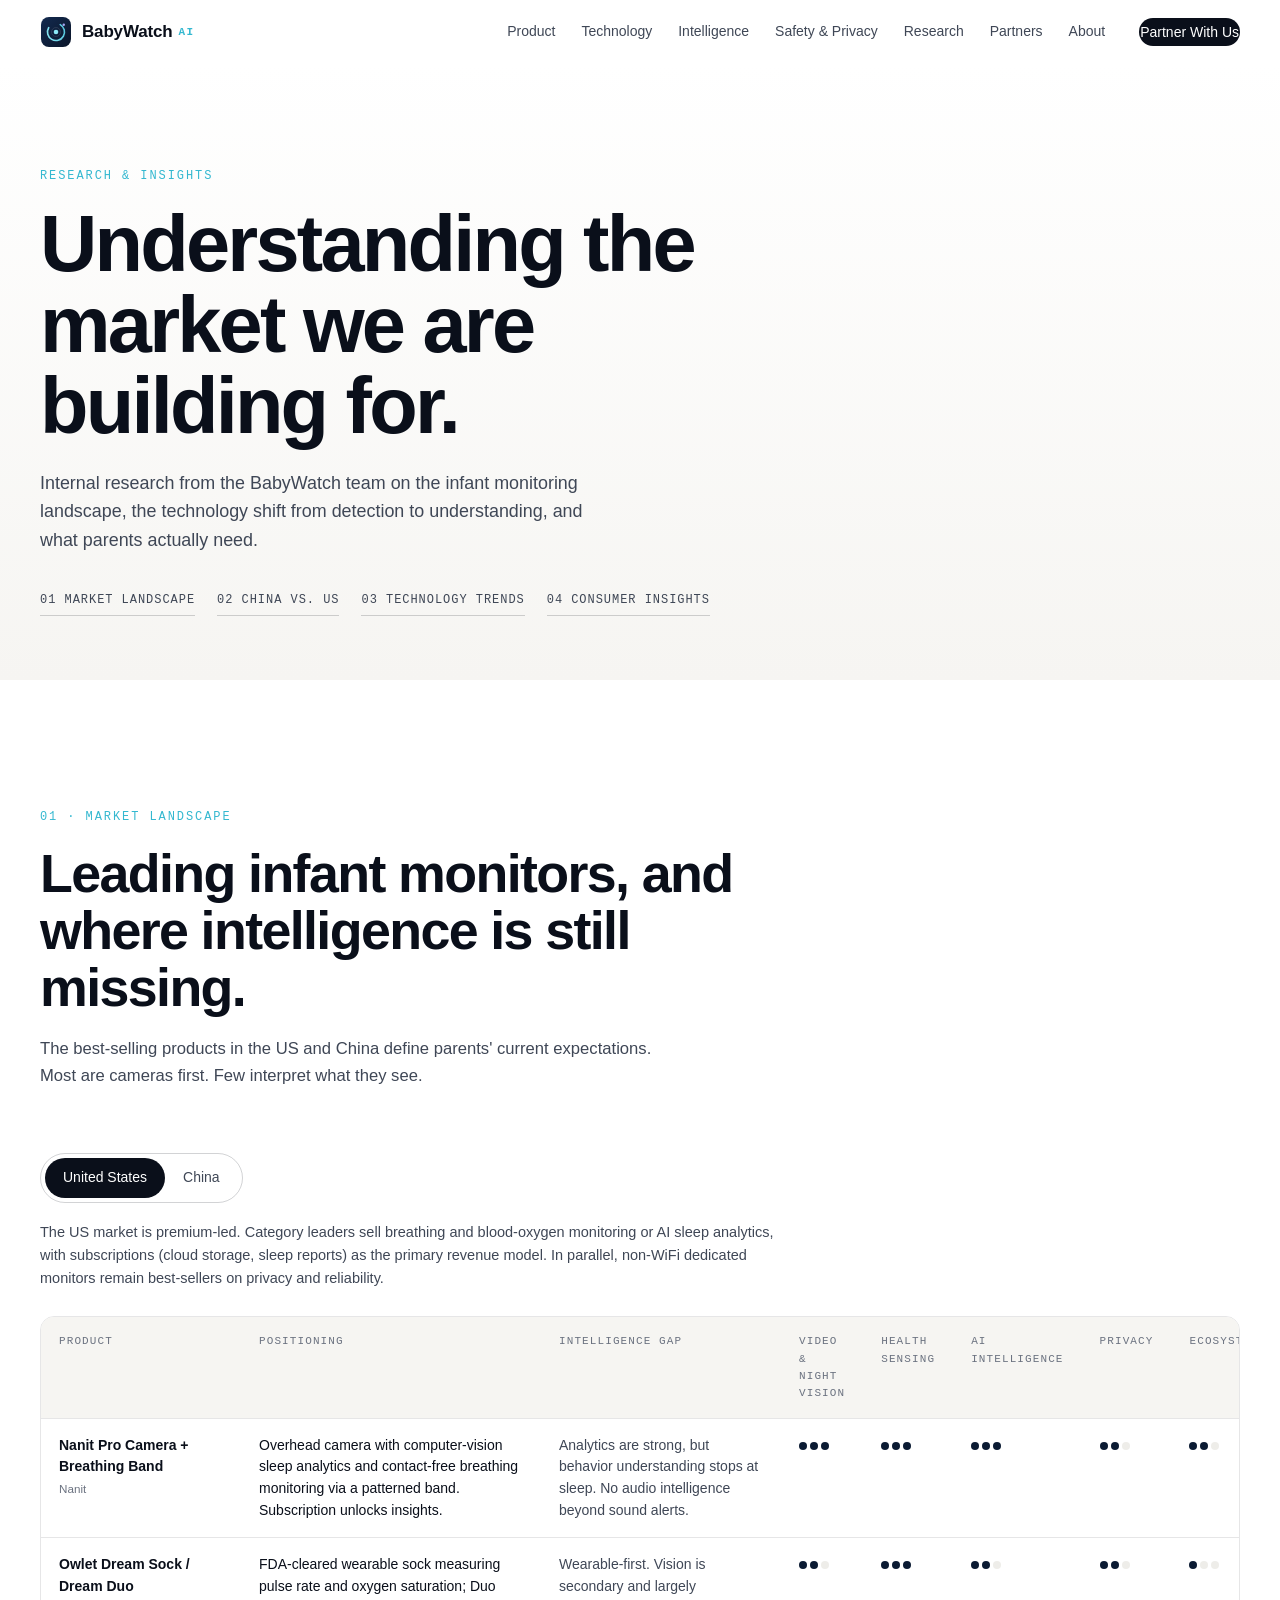
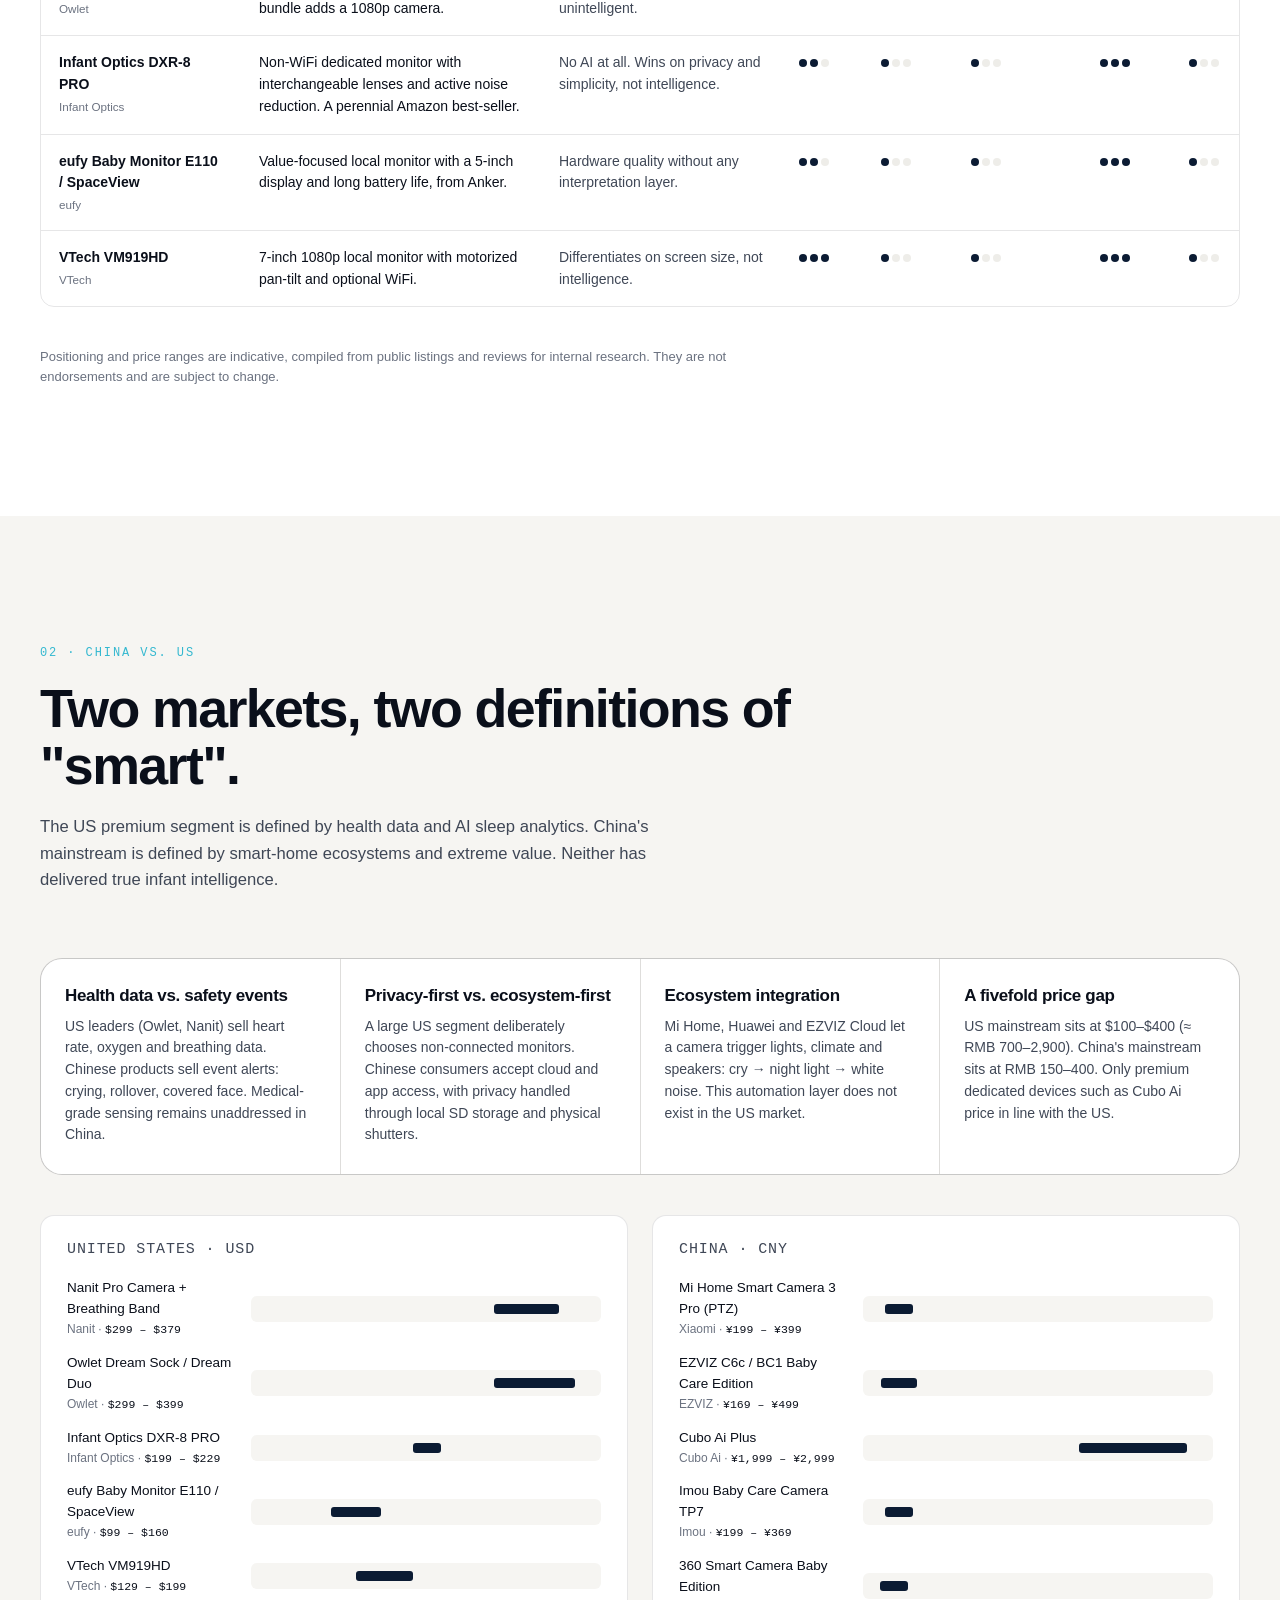
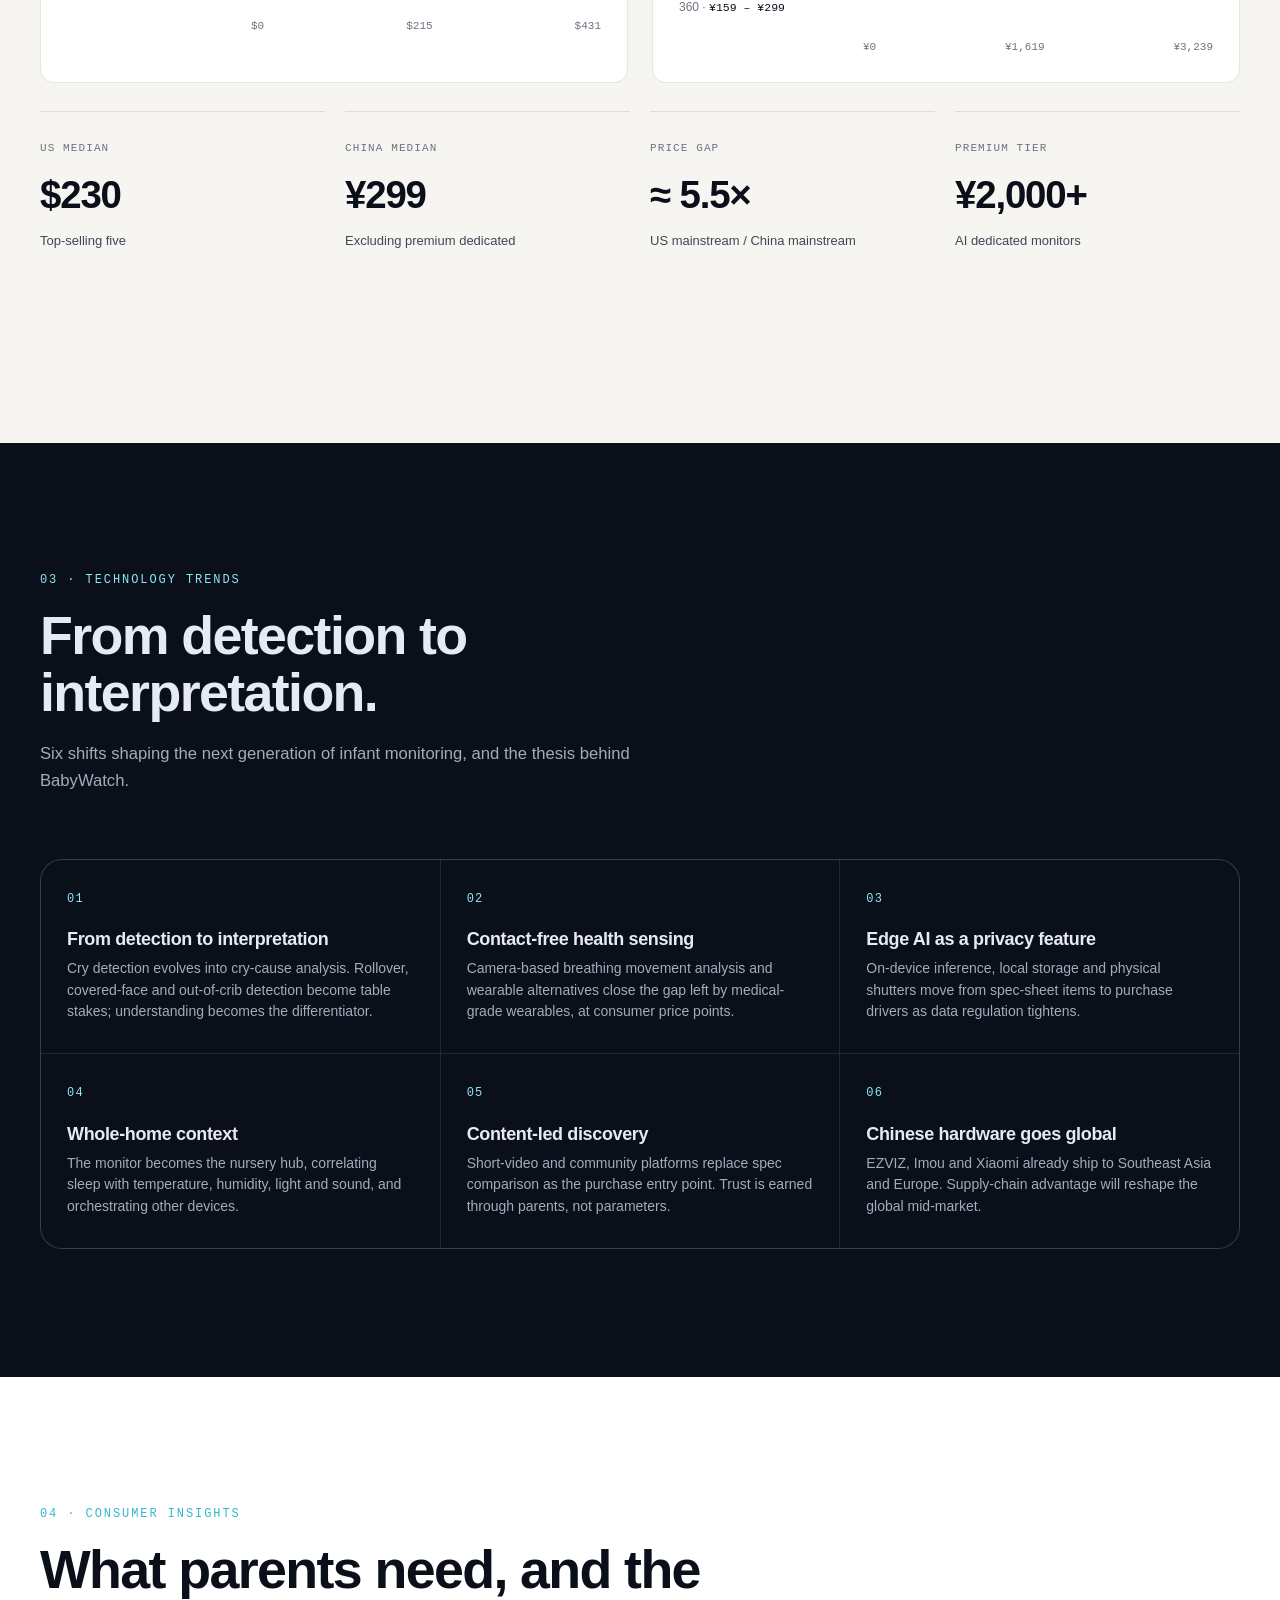
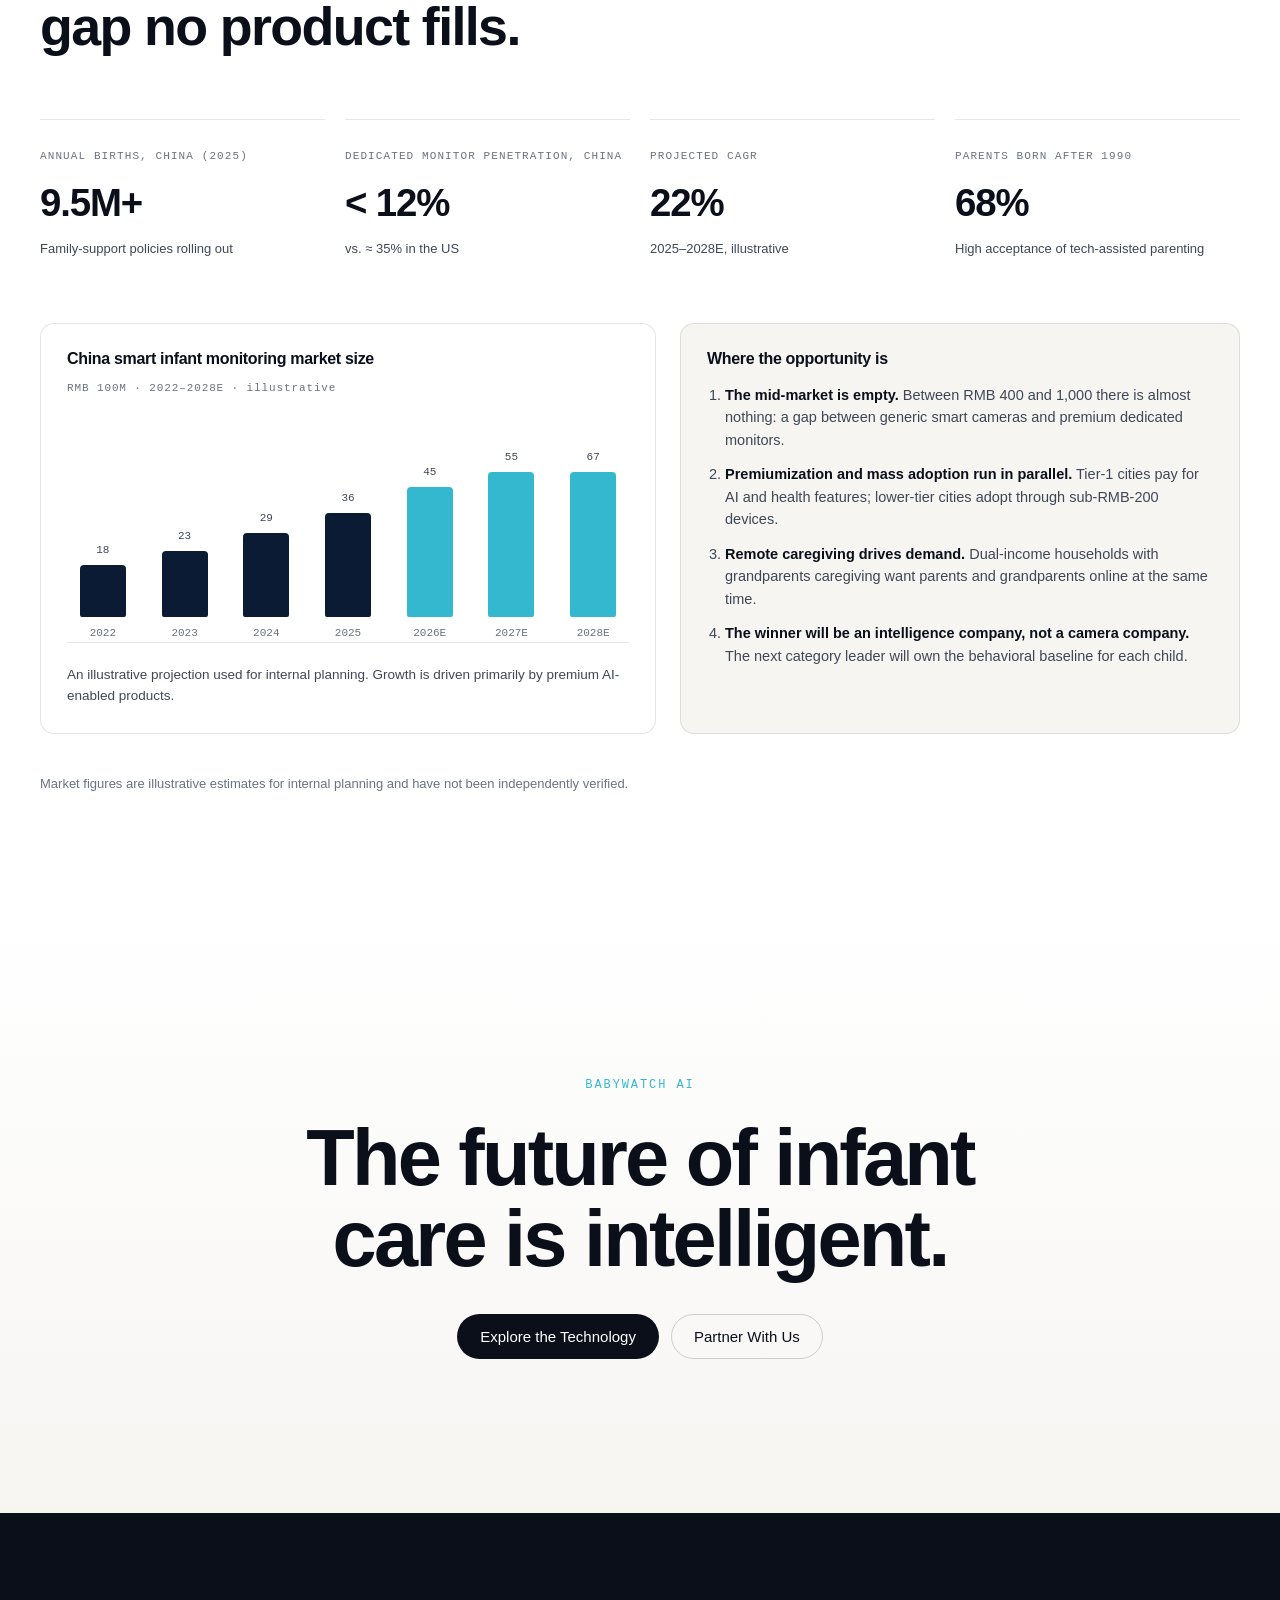
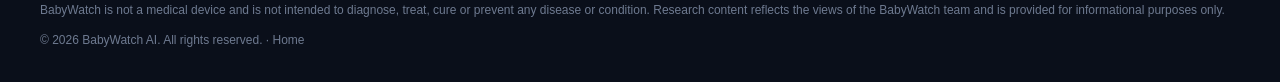
==== research.html @ 5bdd0d06 "Redesign as BabyWatch AI: infant intelligence platform site Reposition from baby monitor buying guid" ====
<!DOCTYPE html>
<html lang="en">
<head>
  <meta charset="UTF-8">
  <meta name="viewport" content="width=device-width, initial-scale=1.0">
  <title>Research &amp; Insights — BabyWatch AI</title>
  <meta name="description" content="BabyWatch internal research: infant monitor market landscape, China vs. US smart baby monitor markets, AI monitoring technology trends and consumer insights.">
  <link rel="icon" href="assets/logo.svg" type="image/svg+xml">
  <link rel="stylesheet" href="css/style.css">
  <link rel="stylesheet" href="css/research.css">
</head>
<body>
  <a class="skip-link" href="#main">Skip to content</a>

  <header class="nav" id="nav">
    <div class="container nav__inner">
      <a href="index.html" class="brand" aria-label="BabyWatch AI home">
        <img class="brand__mark" src="assets/logo.svg" width="32" height="32" alt="">
        <span class="brand__name">BabyWatch<span class="brand__ai">AI</span></span>
      </a>
      <nav class="nav__links" id="navLinks" aria-label="Primary">
        <a href="index.html#product">Product</a>
        <a href="index.html#technology">Technology</a>
        <a href="index.html#intelligence">Intelligence</a>
        <a href="index.html#privacy">Safety &amp; Privacy</a>
        <a href="research.html" aria-current="page">Research</a>
        <a href="index.html#partners">Partners</a>
        <a href="index.html#about">About</a>
        <a href="index.html#partners" class="btn btn--sm btn--primary nav__cta">Partner With Us</a>
      </nav>
      <button class="nav__toggle" id="navToggle" aria-label="Open menu" aria-expanded="false" aria-controls="navLinks"><span></span><span></span></button>
    </div>
  </header>

  <main id="main">
    <section class="rhero">
      <div class="container">
        <p class="kicker">Research &amp; Insights</p>
        <h1 class="display">Understanding the market we are building for.</h1>
        <p class="lede">Internal research from the BabyWatch team on the infant monitoring landscape, the technology shift from detection to understanding, and what parents actually need.</p>
        <nav class="rtoc" aria-label="On this page">
          <a href="#landscape">01 Market landscape</a>
          <a href="#china-us">02 China vs. US</a>
          <a href="#trends">03 Technology trends</a>
          <a href="#consumers">04 Consumer insights</a>
        </nav>
      </div>
    </section>

    <!-- 01 Landscape -->
    <section class="section" id="landscape" aria-labelledby="landscape-title">
      <div class="container">
        <div class="section__head">
          <p class="kicker">01 · Market landscape</p>
          <h2 id="landscape-title" class="h-xl">Leading infant monitors, and where intelligence is still missing.</h2>
          <p class="section__lede">The best-selling products in the US and China define parents' current expectations. Most are cameras first. Few interpret what they see.</p>
        </div>
        <div class="market-tabs" role="tablist">
          <button class="mtab is-active" role="tab" data-market="us" aria-selected="true">United States</button>
          <button class="mtab" role="tab" data-market="cn" aria-selected="false">China</button>
        </div>
        <p class="market-note" id="marketNote"></p>
        <div class="table-wrap">
          <table class="rtable" id="landscapeTable"></table>
        </div>
        <p class="footnote">Positioning and price ranges are indicative, compiled from public listings and reviews for internal research. They are not endorsements and are subject to change.</p>
      </div>
    </section>

    <!-- 02 China vs US -->
    <section class="section section--alt" id="china-us" aria-labelledby="cu-title">
      <div class="container">
        <div class="section__head">
          <p class="kicker">02 · China vs. US</p>
          <h2 id="cu-title" class="h-xl">Two markets, two definitions of "smart".</h2>
          <p class="section__lede">The US premium segment is defined by health data and AI sleep analytics. China's mainstream is defined by smart-home ecosystems and extreme value. Neither has delivered true infant intelligence.</p>
        </div>
        <div class="diffs" id="diffGrid"></div>
        <div class="price-panel">
          <div class="price-col">
            <h3>United States · USD</h3>
            <div class="price-list" id="priceUS"></div>
          </div>
          <div class="price-col">
            <h3>China · CNY</h3>
            <div class="price-list" id="priceCN"></div>
          </div>
        </div>
        <div class="kpis" id="priceSummary"></div>
      </div>
    </section>

    <!-- 03 Trends -->
    <section class="section section--dark" id="trends" aria-labelledby="trends-title">
      <div class="container">
        <div class="section__head">
          <p class="kicker kicker--light">03 · Technology trends</p>
          <h2 id="trends-title" class="h-xl">From detection to interpretation.</h2>
          <p class="section__lede">Six shifts shaping the next generation of infant monitoring, and the thesis behind BabyWatch.</p>
        </div>
        <ol class="trends" id="trendList"></ol>
      </div>
    </section>

    <!-- 04 Consumers -->
    <section class="section" id="consumers" aria-labelledby="consumers-title">
      <div class="container">
        <div class="section__head">
          <p class="kicker">04 · Consumer insights</p>
          <h2 id="consumers-title" class="h-xl">What parents need, and the gap no product fills.</h2>
        </div>
        <div class="kpis" id="statTiles"></div>
        <div class="chart-row">
          <div class="chart-card">
            <div class="chart-card__head">
              <h3>China smart infant monitoring market size</h3>
              <span class="mono">RMB 100M · 2022–2028E · illustrative</span>
            </div>
            <div class="chart" id="marketChart" role="img" aria-label="Bar chart of illustrative China smart infant monitoring market size growing from 2022 to 2028"></div>
            <p class="chart-note">An illustrative projection used for internal planning. Growth is driven primarily by premium AI-enabled products.</p>
          </div>
          <div class="outlook" id="outlook"></div>
        </div>
        <p class="footnote">Market figures are illustrative estimates for internal planning and have not been independently verified.</p>
      </div>
    </section>

    <section class="final">
      <div class="container">
        <p class="kicker">BabyWatch AI</p>
        <h2 class="display">The future of infant care is intelligent.</h2>
        <div class="cta-row cta-row--center">
          <a href="index.html#technology" class="btn btn--primary">Explore the Technology</a>
          <a href="index.html#partners" class="btn btn--ghost">Partner With Us</a>
        </div>
      </div>
    </section>
  </main>

  <footer class="footer">
    <div class="container footer__legal">
      <p>BabyWatch is not a medical device and is not intended to diagnose, treat, cure or prevent any disease or condition. Research content reflects the views of the BabyWatch team and is provided for informational purposes only.</p>
      <p>© 2026 BabyWatch AI. All rights reserved. · <a href="index.html">Home</a></p>
    </div>
  </footer>

  <script src="js/research-data.js"></script>
  <script src="js/research.js"></script>
  <script src="js/main.js"></script>
</body>
</html>
---- css/style.css ----
/* =====================================================================
   BabyWatch AI · Design System
   Direction: Apple 40% · Nanit 25% · WHOOP/Oura 20% · AI startup 15%
   Palette: white / warm light gray / deep navy / near-black · accent cyan
   ===================================================================== */

:root {
  --white: #FFFFFF;
  --off: #F6F5F2;
  --off-2: #EEEDE9;
  --navy: #0B1B33;
  --navy-2: #122744;
  --black: #0A0F1A;
  --black-2: #10151F;
  --ink: #0A0F1A;
  --ink-2: #3F4756;
  --ink-3: #6B7280;
  --line: rgba(10, 15, 26, 0.10);
  --line-strong: rgba(10, 15, 26, 0.18);

  --cyan: #5FD3E8;
  --cyan-2: #34B8D0;
  --cyan-soft: #8CE8F5;
  --lavender: #A9A6F2;

  --d-text: #E6EAF2;
  --d-text-2: #A3ACBD;
  --d-muted: #6E7A90;
  --d-line: rgba(255, 255, 255, 0.10);
  --d-line-strong: rgba(255, 255, 255, 0.18);
  --d-panel: rgba(255, 255, 255, 0.04);

  --font: "Inter", "SF Pro Display", -apple-system, BlinkMacSystemFont, "Segoe UI Variable Display", "Segoe UI", "Helvetica Neue", Helvetica, Arial, "Noto Sans SC", "PingFang SC", "Microsoft YaHei", sans-serif;
  --mono: "SF Mono", ui-monospace, "Cascadia Mono", Menlo, Consolas, monospace;

  --radius: 14px;
  --radius-lg: 22px;
  --ease: cubic-bezier(.2, .7, .2, 1);
  --container: 1200px;
}

/* ---------- Reset ---------- */
*, *::before, *::after { box-sizing: border-box; }
html { scroll-behavior: smooth; -webkit-text-size-adjust: 100%; }
body {
  margin: 0; font-family: var(--font); color: var(--ink); background: var(--white);
  line-height: 1.55; -webkit-font-smoothing: antialiased; text-rendering: optimizeLegibility;
}
img, svg { max-width: 100%; display: block; }
a { color: inherit; text-decoration: none; }
h1, h2, h3, h4 { margin: 0; font-weight: 600; line-height: 1.1; letter-spacing: -0.02em; }
p { margin: 0; }
ul, ol { margin: 0; padding: 0; list-style: none; }
button, input, select { font: inherit; color: inherit; }
button { cursor: pointer; }
:focus-visible { outline: 2px solid var(--cyan-2); outline-offset: 3px; border-radius: 4px; }
.skip-link { position: absolute; left: -999px; top: 8px; background: var(--ink); color: #fff; padding: 8px 12px; border-radius: 6px; z-index: 100; }
.skip-link:focus { left: 8px; }
.mono { font-family: var(--mono); font-size: .8em; letter-spacing: .08em; }
.muted { color: var(--ink-3); }

.container { width: min(var(--container), 100% - 48px); margin-inline: auto; }

/* ---------- Typography scale ---------- */
.display { font-size: clamp(40px, 6.2vw, 84px); font-weight: 600; letter-spacing: -0.035em; line-height: 1.02; }
.h-xl { font-size: clamp(30px, 4.2vw, 56px); letter-spacing: -0.03em; line-height: 1.06; }
.lede { font-size: clamp(17px, 1.4vw, 20px); color: var(--ink-2); max-width: 560px; line-height: 1.6; }
.kicker { font-family: var(--mono); font-size: 12px; letter-spacing: .16em; text-transform: uppercase; color: var(--cyan-2); margin-bottom: 18px; }
.kicker--light { color: var(--cyan-soft); }
.eyebrow { display: inline-flex; align-items: center; gap: 10px; font-family: var(--mono); font-size: 12px; letter-spacing: .12em; text-transform: uppercase; color: var(--ink-2); margin-bottom: 26px; padding: 8px 14px; border: 1px solid var(--line); border-radius: 999px; background: rgba(255,255,255,.7); }
.eyebrow__dot { width: 7px; height: 7px; border-radius: 50%; background: var(--cyan-2); box-shadow: 0 0 0 4px rgba(95,211,232,.18); }

/* ---------- Buttons ---------- */
.btn {
  display: inline-flex; align-items: center; justify-content: center; gap: 8px;
  padding: 14px 22px; border-radius: 999px; font-weight: 500; font-size: 15px; line-height: 1;
  border: 1px solid transparent; transition: transform .25s var(--ease), background .2s, border-color .2s, color .2s;
  white-space: nowrap;
}
.btn:hover { transform: translateY(-1px); }
.btn--primary { background: var(--ink); color: #fff; }
.btn--primary:hover { background: var(--navy-2); }
.btn--ghost { border-color: var(--line-strong); color: var(--ink); background: transparent; }
.btn--ghost:hover { border-color: var(--ink); }
.btn--link { padding-inline: 6px; color: var(--ink); }
.btn--link:hover { color: var(--cyan-2); transform: none; }
.btn--sm { padding: 10px 16px; font-size: 14px; }
.btn--full { width: 100%; }
.section--dark .btn--primary, .section--navy .btn--primary { background: #fff; color: var(--ink); }
.section--dark .btn--ghost, .section--navy .btn--ghost { border-color: var(--d-line-strong); color: #fff; }
.cta-row { display: flex; align-items: center; gap: 12px; flex-wrap: wrap; margin-top: 34px; }
.cta-row--center { justify-content: center; }

/* ---------- Sections ---------- */
.section { padding: clamp(88px, 10vw, 140px) 0; }
.section--alt { background: var(--off); }
.section--dark { background: var(--black); color: var(--d-text); }
.section--navy { background: var(--navy); color: var(--d-text); }
.section--dark .lede, .section--dark .section__lede, .section--navy .section__lede { color: var(--d-text-2); }
.section--dark .muted { color: var(--d-muted); }
.section__head { max-width: 760px; margin-bottom: clamp(44px, 5vw, 72px); }
.section__head--row { max-width: none; display: flex; align-items: flex-end; justify-content: space-between; gap: 24px; flex-wrap: wrap; }
.section__lede { font-size: clamp(16px, 1.3vw, 19px); color: var(--ink-2); margin-top: 20px; max-width: 620px; line-height: 1.6; }
.footnote { margin-top: 40px; font-size: 13px; color: var(--ink-3); max-width: 720px; line-height: 1.55; }
.section--dark .footnote { color: var(--d-muted); }

/* ---------- Navigation ---------- */
.nav { position: sticky; top: 0; z-index: 50; background: rgba(255,255,255,.72); backdrop-filter: saturate(160%) blur(14px); -webkit-backdrop-filter: saturate(160%) blur(14px); border-bottom: 1px solid transparent; transition: border-color .2s, background .2s; }
.nav.is-scrolled { border-bottom-color: var(--line); background: rgba(255,255,255,.86); }
.nav__inner { display: flex; align-items: center; justify-content: space-between; height: 64px; gap: 24px; }
.brand { display: inline-flex; align-items: center; gap: 10px; font-weight: 600; letter-spacing: -0.01em; font-size: 17px; }
.brand__mark { border-radius: 8px; }
.brand__ai { margin-left: 6px; font-family: var(--mono); font-size: 11px; letter-spacing: .14em; color: var(--cyan-2); vertical-align: 2px; }
.nav__links { display: flex; align-items: center; gap: 26px; font-size: 14px; color: var(--ink-2); }
.nav__links a { padding: 6px 0; transition: color .15s; }
.nav__links a:hover { color: var(--ink); }
.nav__cta { margin-left: 8px; }
.nav__toggle { display: none; width: 40px; height: 40px; border: 0; background: transparent; flex-direction: column; justify-content: center; align-items: center; gap: 6px; }
.nav__toggle span { width: 20px; height: 1.5px; background: var(--ink); transition: transform .25s var(--ease); }
.nav__toggle[aria-expanded="true"] span:first-child { transform: translateY(3.75px) rotate(45deg); }
.nav__toggle[aria-expanded="true"] span:last-child { transform: translateY(-3.75px) rotate(-45deg); }

/* ---------- Hero ---------- */
.hero { position: relative; padding: clamp(56px, 8vw, 110px) 0 32px; background: linear-gradient(180deg, #FFFFFF 0%, var(--off) 100%); overflow: hidden; }
.hero::before { content: ""; position: absolute; inset: auto -20% -40% -20%; height: 60%; background: radial-gradient(60% 60% at 60% 50%, rgba(95,211,232,.16), transparent 70%); pointer-events: none; }
.hero__grid { position: relative; display: grid; grid-template-columns: minmax(0, 1.05fr) minmax(0, 1fr); gap: clamp(32px, 5vw, 72px); align-items: center; }
.hero__copy .display { margin-bottom: 26px; max-width: 12ch; }
.hero__note { margin-top: 28px; font-size: 12px; color: var(--ink-3); }

/* Monitor dashboard */
.monitor { background: var(--black); color: var(--d-text); border-radius: var(--radius-lg); border: 1px solid var(--d-line); box-shadow: 0 40px 80px -30px rgba(10,15,26,.45), 0 0 0 1px rgba(255,255,255,.02) inset; overflow: hidden; }
.monitor__bar { display: flex; align-items: center; justify-content: space-between; padding: 14px 18px; border-bottom: 1px solid var(--d-line); font-size: 13px; }
.monitor__title { display: inline-flex; align-items: center; gap: 8px; font-weight: 500; }
.monitor__meta { color: var(--d-muted); font-size: 11px; }
.live { width: 8px; height: 8px; border-radius: 50%; background: var(--cyan); animation: pulse 2s infinite; }
@keyframes pulse { 0%,100% { box-shadow: 0 0 0 0 rgba(95,211,232,.5) } 60% { box-shadow: 0 0 0 8px rgba(95,211,232,0) } }
.monitor__feed { position: relative; }
.feed { width: 100%; height: auto; display: block; }
.scanline { animation: scan 6s linear infinite; }
@keyframes scan { 0% { transform: translateY(-60px) } 100% { transform: translateY(400px) } }
.cv-box { animation: boxbreathe 3s ease-in-out infinite; transform-origin: 215px 234px; }
@keyframes boxbreathe { 0%,100% { opacity: .95 } 50% { opacity: .6 } }
.breath-ring { animation: ring 3.2s ease-in-out infinite; transform-origin: 310px 255px; }
@keyframes ring { 0%,100% { transform: scale(1); opacity: .55 } 50% { transform: scale(1.35); opacity: .15 } }
.kp circle { animation: kp 2.4s ease-in-out infinite; }
.kp circle:nth-child(2) { animation-delay: .3s } .kp circle:nth-child(3) { animation-delay: .6s } .kp circle:nth-child(4) { animation-delay: .9s } .kp circle:nth-child(5) { animation-delay: 1.2s }
@keyframes kp { 0%,100% { opacity: .7 } 50% { opacity: 1 } }
.monitor__stats { display: grid; grid-template-columns: repeat(3, 1fr); gap: 1px; background: var(--d-line); border-top: 1px solid var(--d-line); }
.stat { background: var(--black); padding: 14px 16px; display: flex; flex-direction: column; gap: 6px; min-width: 0; }
.stat--wide { grid-column: span 1; }
.stat__k { font-family: var(--mono); font-size: 10.5px; letter-spacing: .12em; text-transform: uppercase; color: var(--d-muted); }
.stat__v { font-size: 17px; font-weight: 500; letter-spacing: -0.01em; }
.stat__v--sm { font-size: 13px; color: var(--d-text-2); font-weight: 400; }
.stat__bar { height: 3px; background: rgba(255,255,255,.08); border-radius: 2px; overflow: hidden; margin-top: 4px; }
.stat__bar i { display: block; height: 100%; background: var(--cyan); border-radius: 2px; }
.bars { display: flex; gap: 3px; align-items: flex-end; height: 18px; margin-top: 2px; }
.bars i { flex: 1; background: rgba(255,255,255,.14); border-radius: 1px; height: 30%; animation: bars 2.8s ease-in-out infinite; }
.bars i:nth-child(2) { animation-delay: .2s } .bars i:nth-child(3) { animation-delay: .4s } .bars i:nth-child(4) { animation-delay: .6s } .bars i:nth-child(5) { animation-delay: .8s } .bars i:nth-child(6) { animation-delay: 1s } .bars i:nth-child(7) { animation-delay: 1.2s } .bars i:nth-child(8) { animation-delay: 1.4s }
@keyframes bars { 0%,100% { height: 25%; background: rgba(255,255,255,.14) } 50% { height: 55%; background: rgba(95,211,232,.6) } }
.wave { width: 100%; height: 34px; margin-top: 2px; }
.wave__line { stroke-dasharray: 600; stroke-dashoffset: 600; animation: wave 4s linear infinite; }
@keyframes wave { to { stroke-dashoffset: 0 } }
.monitor__ai { display: flex; gap: 8px; flex-wrap: wrap; padding: 12px 16px 16px; border-top: 1px solid var(--d-line); }
.chip { font-family: var(--mono); font-size: 10.5px; letter-spacing: .08em; text-transform: uppercase; padding: 6px 10px; border-radius: 999px; border: 1px solid var(--d-line-strong); color: var(--d-text-2); display: inline-flex; align-items: center; gap: 6px; }
.chip--on { color: var(--cyan-soft); border-color: rgba(95,211,232,.35); background: rgba(95,211,232,.06); }
.chip--on::before { content: ""; width: 5px; height: 5px; border-radius: 50%; background: var(--cyan); }

/* ---------- Layers (What is BabyWatch) ---------- */
.layers { display: grid; grid-template-columns: repeat(5, 1fr); gap: 0 32px; }
.layer { padding: 26px 0 8px; border-top: 1px solid var(--ink); }
.layer__n { display: block; color: var(--cyan-2); margin-bottom: 26px; font-size: 12px; }
.layer h3 { font-size: 17px; margin-bottom: 10px; }
.layer p { font-size: 14px; color: var(--ink-2); line-height: 1.55; }

/* ---------- System flow ---------- */
.flow { display: grid; grid-template-columns: 1fr auto 1fr auto 1fr auto 1fr; align-items: stretch; gap: 0; }
.flow__node { background: var(--white); border: 1px solid var(--line); border-radius: var(--radius); padding: 28px 24px; transition: transform .3s var(--ease), border-color .2s; }
.flow__node:hover { transform: translateY(-3px); border-color: var(--line-strong); }
.flow__icon { width: 44px; height: 44px; color: var(--navy); margin-bottom: 22px; }
.flow__node h3 { font-size: 18px; margin-bottom: 8px; }
.flow__node p { font-size: 14px; color: var(--ink-2); line-height: 1.55; }
.flow__link { position: relative; width: 56px; display: flex; align-items: center; }
.flow__link::before { content: ""; position: absolute; left: 0; right: 0; top: 50%; height: 1px; background: var(--line-strong); }
.flow__dot { position: absolute; top: 50%; width: 6px; height: 6px; margin-top: -3px; border-radius: 50%; background: var(--cyan-2); animation: flowdot 2.2s linear infinite; }
.flow__link:nth-of-type(4) .flow__dot { animation-delay: .7s } .flow__link:nth-of-type(6) .flow__dot { animation-delay: 1.4s }
@keyframes flowdot { 0% { left: 0; opacity: 0 } 15% { opacity: 1 } 85% { opacity: 1 } 100% { left: calc(100% - 6px); opacity: 0 } }

/* ---------- Intelligence engines ---------- */
.engines { display: grid; grid-template-columns: repeat(2, 1fr); gap: 1px; background: var(--d-line); border: 1px solid var(--d-line); border-radius: var(--radius-lg); overflow: hidden; }
.engine { background: var(--black); padding: 36px 32px; }
.engine__head { margin-bottom: 22px; }
.engine__head h3 { font-size: 24px; letter-spacing: -0.02em; margin-bottom: 6px; }
.engine__head p { color: var(--d-text-2); font-size: 15px; }
.caps li { display: flex; align-items: center; justify-content: space-between; gap: 14px; padding: 12px 0; border-top: 1px solid var(--d-line); font-size: 15px; }
.tag { font-family: var(--mono); font-style: normal; font-size: 10px; letter-spacing: .1em; text-transform: uppercase; padding: 4px 8px; border-radius: 4px; white-space: nowrap; border: 1px solid; }
.tag--core { color: var(--cyan-soft); border-color: rgba(95,211,232,.4); }
.tag--dev { color: var(--d-text-2); border-color: var(--d-line-strong); }
.tag--future { color: var(--lavender); border-color: rgba(169,166,242,.4); }
.tag--design { color: var(--d-muted); border-color: var(--d-line); }
.section:not(.section--dark) .tag--future { color: #6E6BCF; border-color: rgba(110,107,207,.4); }

/* ---------- Evolution ---------- */
.evo { display: grid; grid-template-columns: repeat(4, 1fr); gap: 32px; position: relative; padding-top: 28px; counter-reset: step; }
.evo::before { content: ""; position: absolute; left: 0; right: 0; top: 0; height: 1px; background: linear-gradient(90deg, var(--line-strong), var(--cyan-2)); }
.evo__step { position: relative; }
.evo__step::before { content: ""; position: absolute; top: -32px; left: 0; width: 9px; height: 9px; border-radius: 50%; background: var(--ink); }
.evo__step:last-child::before { background: var(--cyan-2); box-shadow: 0 0 0 5px rgba(95,211,232,.2); }
.evo__word { display: block; font-size: clamp(30px, 3.6vw, 48px); font-weight: 600; letter-spacing: -0.03em; line-height: 1; margin-bottom: 14px; }
.evo__step:last-child .evo__word { color: var(--cyan-2); }
.evo__step p { font-size: 15px; color: var(--ink-2); max-width: 26ch; }
.evo__step .tag { margin-left: 6px; vertical-align: 2px; }

/* ---------- Architecture ---------- */
.arch { display: grid; gap: 0; max-width: 900px; }
.arch__layer { display: grid; grid-template-columns: 260px 1fr; gap: 24px; padding: 26px 28px; border: 1px solid var(--d-line); border-radius: var(--radius); background: var(--d-panel); transition: border-color .2s, background .2s; }
.arch__layer:hover { border-color: var(--d-line-strong); background: rgba(255,255,255,.06); }
.arch__layer--core { border-color: rgba(95,211,232,.35); background: linear-gradient(180deg, rgba(95,211,232,.08), rgba(95,211,232,.03)); }
.arch__meta .mono { color: var(--cyan-soft); display: block; margin-bottom: 8px; font-size: 11px; }
.arch__meta h3 { font-size: 20px; }
.arch__items { display: flex; flex-wrap: wrap; gap: 8px; align-content: center; }
.arch__items li { font-size: 13.5px; padding: 8px 12px; border-radius: 8px; border: 1px solid var(--d-line); color: var(--d-text-2); background: rgba(0,0,0,.2); }
.arch__layer--core .arch__items li { color: var(--d-text); border-color: rgba(95,211,232,.25); }
.arch__arrow { height: 34px; position: relative; }
.arch__arrow::before { content: ""; position: absolute; left: 50%; top: 0; bottom: 0; width: 1px; background: var(--d-line-strong); }
.arch__arrow span { position: absolute; left: 50%; top: 0; width: 5px; height: 5px; margin-left: -2px; border-radius: 50%; background: var(--cyan); animation: archdot 1.8s linear infinite; }
@keyframes archdot { 0% { top: 0; opacity: 0 } 20% { opacity: 1 } 100% { top: 100%; opacity: 0 } }
.arch-stats { display: grid; grid-template-columns: repeat(4, 1fr); gap: 24px; margin-top: 64px; padding-top: 40px; border-top: 1px solid var(--d-line); }
.arch-stats strong { display: block; font-size: clamp(30px, 3.4vw, 44px); font-weight: 600; letter-spacing: -0.03em; }
.arch-stats small { font-size: 13px; color: var(--d-muted); }

/* ---------- Hardware ---------- */
.hw { display: grid; grid-template-columns: minmax(0, 1fr) minmax(0, 1fr); gap: clamp(32px, 6vw, 96px); align-items: start; }
.hw__visual { position: sticky; top: 96px; }
.hw__stage { position: relative; background: linear-gradient(180deg, var(--off) 0%, #FFFFFF 100%); border: 1px solid var(--line); border-radius: var(--radius-lg); padding: 40px 30px 20px; overflow: hidden; }
.hw__stage::after { content: ""; position: absolute; inset: 0; background: radial-gradient(50% 40% at 50% 30%, rgba(95,211,232,.14), transparent 70%); pointer-events: none; }
.hw__render { width: min(100%, 380px); margin: 0 auto; position: relative; z-index: 1; will-change: transform; }
.hw__callouts { position: absolute; inset: 0; z-index: 2; }
.callout { position: absolute; left: var(--x); top: var(--y); transform: translate(-50%, -50%); font-family: var(--mono); font-size: 11px; letter-spacing: .08em; text-transform: uppercase; color: var(--ink-2); background: rgba(255,255,255,.85); border: 1px solid var(--line); padding: 6px 10px; border-radius: 999px; display: inline-flex; align-items: center; gap: 8px; white-space: nowrap; }
.callout i { width: 6px; height: 6px; border-radius: 50%; background: var(--cyan-2); }
.hw__features { display: grid; gap: 0; }
.feature { padding: 30px 0; border-top: 1px solid var(--line); }
.feature:last-child { border-bottom: 1px solid var(--line); }
.feature h3 { font-size: 22px; margin-bottom: 8px; letter-spacing: -0.02em; }
.feature p { color: var(--ink-2); font-size: 15px; max-width: 46ch; line-height: 1.6; }

/* ---------- Privacy principles ---------- */
.principles { display: grid; grid-template-columns: repeat(3, 1fr); gap: 1px; background: var(--line); border: 1px solid var(--line); border-radius: var(--radius-lg); overflow: hidden; }
.principles li { background: var(--white); padding: 32px 28px; }
.principles h3 { font-size: 18px; margin-bottom: 10px; }
.principles p { font-size: 14.5px; color: var(--ink-2); line-height: 1.55; }

/* ---------- Research cards ---------- */
.research { display: grid; grid-template-columns: repeat(4, 1fr); gap: 20px; }
.rcard { display: flex; flex-direction: column; gap: 14px; padding: 28px 24px; border: 1px solid var(--line); border-radius: var(--radius); background: var(--white); transition: transform .3s var(--ease), border-color .2s, box-shadow .3s; min-height: 240px; }
.rcard:hover { transform: translateY(-4px); border-color: var(--line-strong); box-shadow: 0 20px 40px -24px rgba(10,15,26,.3); }
.rcard__n { color: var(--cyan-2); font-size: 12px; }
.rcard h3 { font-size: 19px; letter-spacing: -0.02em; }
.rcard p { font-size: 14px; color: var(--ink-2); line-height: 1.55; }

/* ---------- Partners ---------- */
.partners { display: grid; grid-template-columns: 1.1fr 1fr; gap: clamp(32px, 6vw, 96px); align-items: start; }
.audiences { display: grid; grid-template-columns: 1fr 1fr; gap: 10px 24px; margin-top: 32px; }
.audiences li { padding: 12px 0; border-top: 1px solid var(--d-line); font-size: 15px; color: var(--d-text); }
.pform { background: rgba(255,255,255,.05); border: 1px solid var(--d-line); border-radius: var(--radius-lg); padding: 32px; display: grid; gap: 16px; }
.pform h3 { font-size: 20px; margin-bottom: 6px; }
.pform label { display: grid; gap: 8px; font-size: 13px; color: var(--d-text-2); }
.pform input, .pform select { background: rgba(0,0,0,.25); border: 1px solid var(--d-line-strong); border-radius: 10px; padding: 12px 14px; color: #fff; font-size: 15px; }
.pform input:focus, .pform select:focus { outline: none; border-color: var(--cyan); }
.pform select option { color: #000; }
.pform__ok { font-size: 14px; color: var(--cyan-soft); }

/* ---------- Final CTA ---------- */
.final { padding: clamp(96px, 12vw, 160px) 0; text-align: center; background: linear-gradient(180deg, #FFFFFF, var(--off)); }
.final .display { max-width: 16ch; margin: 0 auto; }
.final .kicker { margin-bottom: 24px; }

/* ---------- Footer ---------- */
.footer { background: var(--black); color: var(--d-text-2); padding: 64px 0 32px; }
.footer__grid { display: grid; grid-template-columns: 1.4fr 1fr 1fr; gap: 48px; padding-bottom: 40px; border-bottom: 1px solid var(--d-line); }
.footer__about .brand { color: #fff; margin-bottom: 18px; }
.footer__about p { font-size: 14px; max-width: 46ch; line-height: 1.6; }
.footer__col { display: grid; gap: 10px; align-content: start; font-size: 14px; }
.footer__col h4 { color: #fff; font-size: 13px; letter-spacing: .06em; text-transform: uppercase; margin-bottom: 6px; }
.footer__col a:hover { color: #fff; }
.footer__legal { padding-top: 24px; display: grid; gap: 12px; font-size: 12px; color: var(--d-muted); line-height: 1.55; }

/* ---------- Reveal on scroll ---------- */
.reveal { opacity: 0; transform: translateY(18px); transition: opacity .8s var(--ease), transform .8s var(--ease); }
.reveal.is-in { opacity: 1; transform: none; }
.layers.reveal .layer, .engines .engine.reveal, .principles.reveal li, .research.reveal .rcard { transition-delay: calc(var(--i, 0) * 70ms); }

/* ---------- Responsive ---------- */
@media (max-width: 1100px) {
  .layers { grid-template-columns: repeat(3, 1fr); gap: 8px 28px; }
  .research { grid-template-columns: repeat(2, 1fr); }
  .principles { grid-template-columns: repeat(2, 1fr); }
  .arch-stats { grid-template-columns: repeat(2, 1fr); }
}
@media (max-width: 900px) {
  .hero__grid { grid-template-columns: 1fr; }
  .hero__copy .display { max-width: none; }
  .flow { grid-template-columns: 1fr; }
  .flow__link { width: auto; height: 44px; justify-content: center; }
  .flow__link::before { left: 50%; right: auto; top: 0; bottom: 0; width: 1px; height: auto; }
  .flow__dot { left: 50%; margin-left: -3px; animation: flowdotv 2.2s linear infinite; }
  @keyframes flowdotv { 0% { top: 0; opacity: 0 } 15% { opacity: 1 } 85% { opacity: 1 } 100% { top: calc(100% - 6px); opacity: 0 } }
  .engines { grid-template-columns: 1fr; }
  .evo { grid-template-columns: 1fr; gap: 36px; padding-top: 0; padding-left: 32px; }
  .evo::before { top: 0; bottom: 0; right: auto; width: 1px; height: auto; left: 4px; background: linear-gradient(180deg, var(--line-strong), var(--cyan-2)); }
  .evo__step::before { top: 10px; left: -32px; }
  .arch__layer { grid-template-columns: 1fr; gap: 14px; }
  .hw { grid-template-columns: 1fr; }
  .hw__visual { position: static; }
  .partners { grid-template-columns: 1fr; }
  .footer__grid { grid-template-columns: 1fr 1fr; }
  .footer__about { grid-column: 1 / -1; }
}
@media (max-width: 1024px) {
  .nav__links { display: none; position: absolute; left: 0; right: 0; top: 64px; flex-direction: column; align-items: stretch; gap: 0; background: rgba(255,255,255,.98); border-bottom: 1px solid var(--line); padding: 8px 24px 20px; box-shadow: 0 20px 40px -20px rgba(10,15,26,.2); }
  .nav__links.is-open { display: flex; }
  .nav__links a { padding: 14px 4px; border-bottom: 1px solid var(--line); font-size: 16px; }
  .nav__links .nav__cta { margin: 14px 0 0; border-bottom: 0; align-self: flex-start; }
  .nav__toggle { display: flex; }
}
@media (max-width: 720px) {
  .container { width: min(var(--container), 100% - 32px); }
  .section { padding: 72px 0; }
  .eyebrow { font-size: 10.5px; }
  .cta-row .btn { flex: 1 1 auto; }
  .btn--link { flex-basis: 100%; justify-content: flex-start; }
  .monitor__stats { grid-template-columns: repeat(2, 1fr); }
  .stat--wide, .stat:last-child { grid-column: span 2; }
  .layers { grid-template-columns: 1fr; gap: 0; }
  .layer { padding: 20px 0 22px; }
  .engine { padding: 26px 20px; }
  .caps li { font-size: 14px; }
  .evo { gap: 28px; }
  .arch-stats { gap: 18px; margin-top: 44px; }
  .principles { grid-template-columns: 1fr; }
  .research { grid-template-columns: 1fr; }
  .rcard { min-height: 0; }
  .audiences { grid-template-columns: 1fr; }
  .pform { padding: 24px 20px; }
  .callout { font-size: 9.5px; padding: 5px 8px; }
  .footer__grid { grid-template-columns: 1fr; gap: 28px; }
}

/* ---------- Reduced motion ---------- */
@media (prefers-reduced-motion: reduce) {
  html { scroll-behavior: auto; }
  *, *::before, *::after { animation: none !important; transition: none !important; }
  .reveal { opacity: 1; transform: none; }
}
---- css/research.css ----
/* Research & Insights page */
.rhero { padding: clamp(56px, 8vw, 110px) 0 clamp(40px, 5vw, 64px); background: linear-gradient(180deg, #FFFFFF, var(--off)); }
.rhero .display { max-width: 16ch; margin-bottom: 22px; }
.rtoc { display: flex; gap: 22px; flex-wrap: wrap; margin-top: 36px; font-family: var(--mono); font-size: 12px; letter-spacing: .08em; text-transform: uppercase; color: var(--ink-2); }
.rtoc a { padding-bottom: 6px; border-bottom: 1px solid var(--line-strong); }
.rtoc a:hover { color: var(--ink); border-color: var(--ink); }

.market-tabs { display: inline-flex; border: 1px solid var(--line-strong); border-radius: 999px; padding: 4px; margin-bottom: 18px; }
.mtab { border: 0; background: transparent; padding: 9px 18px; border-radius: 999px; font-size: 14px; color: var(--ink-2); }
.mtab.is-active { background: var(--ink); color: #fff; }
.market-note { font-size: 14.5px; color: var(--ink-2); max-width: 760px; margin-bottom: 26px; line-height: 1.6; }

.table-wrap { overflow-x: auto; border: 1px solid var(--line); border-radius: var(--radius); }
.rtable { width: 100%; border-collapse: collapse; min-width: 1120px; font-size: 14px; }
.rtable th:nth-child(1), .rtable td:nth-child(1) { min-width: 200px; }
.rtable th:nth-child(2), .rtable td:nth-child(2) { min-width: 300px; }
.rtable th:nth-child(3), .rtable td:nth-child(3) { min-width: 240px; }
.rtable th, .rtable td { padding: 16px 18px; text-align: left; vertical-align: top; border-bottom: 1px solid var(--line); }
.rtable th { font-family: var(--mono); font-size: 11px; letter-spacing: .1em; text-transform: uppercase; color: var(--ink-3); font-weight: 500; background: var(--off); }
.rtable tr:last-child td { border-bottom: 0; }
.rtable .name { font-weight: 600; }
.rtable .name small { display: block; font-weight: 400; color: var(--ink-3); margin-top: 2px; }
.rtable .price { font-family: var(--mono); white-space: nowrap; font-size: 13px; }
.rtable ul { display: grid; gap: 4px; color: var(--ink-2); }
.rtable .gap { color: var(--ink-2); }
.dots { display: inline-flex; gap: 3px; }
.dots i { width: 8px; height: 8px; border-radius: 50%; background: var(--off-2); }
.dots i.on { background: var(--navy); }

.diffs { display: grid; grid-template-columns: repeat(4, 1fr); gap: 1px; background: var(--line); border: 1px solid var(--line); border-radius: var(--radius-lg); overflow: hidden; margin-bottom: 40px; }
.diff { background: var(--white); padding: 28px 24px; }
.diff h3 { font-size: 17px; margin-bottom: 10px; }
.diff p { font-size: 14px; color: var(--ink-2); line-height: 1.55; }

.price-panel { display: grid; grid-template-columns: 1fr 1fr; gap: 24px; }
.price-col { background: var(--white); border: 1px solid var(--line); border-radius: var(--radius); padding: 26px; }
.price-col h3 { font-size: 15px; margin-bottom: 20px; font-family: var(--mono); font-weight: 500; letter-spacing: .06em; text-transform: uppercase; color: var(--ink-2); }
.price-list { display: grid; gap: 14px; }
.price-row { display: grid; grid-template-columns: 170px 1fr; gap: 14px; align-items: center; font-size: 13.5px; }
.price-row small { display: block; color: var(--ink-3); font-size: 12px; }
.price-track { position: relative; height: 26px; background: var(--off); border-radius: 6px; }
.price-row small b { font-weight: 500; color: var(--ink); font-family: var(--mono); font-size: 11.5px; }
.price-bar { position: absolute; top: 8px; bottom: 8px; border-radius: 3px; background: var(--navy); min-width: 6px; }
.price-axis { display: flex; justify-content: space-between; font-family: var(--mono); font-size: 11px; color: var(--ink-3); margin-top: 8px; padding-left: 184px; }

.kpis { display: grid; grid-template-columns: repeat(4, 1fr); gap: 20px; margin-top: 28px; margin-bottom: 40px; }
.kpi { padding: 22px 0; border-top: 1px solid var(--line); }
.kpi small { font-family: var(--mono); font-size: 11px; letter-spacing: .1em; text-transform: uppercase; color: var(--ink-3); }
.kpi strong { display: block; font-size: clamp(28px, 3vw, 40px); font-weight: 600; letter-spacing: -0.03em; margin: 6px 0 4px; }
.kpi span { font-size: 13px; color: var(--ink-2); }

.trends { display: grid; grid-template-columns: repeat(3, 1fr); gap: 1px; background: var(--d-line); border: 1px solid var(--d-line); border-radius: var(--radius-lg); overflow: hidden; counter-reset: t; }
.trend { background: var(--black); padding: 30px 26px; }
.trend::before { counter-increment: t; content: "0" counter(t); display: block; font-family: var(--mono); font-size: 12px; letter-spacing: .1em; color: var(--cyan-soft); margin-bottom: 22px; }
.trend h3 { font-size: 18px; margin-bottom: 8px; }
.trend p { font-size: 14px; color: var(--d-text-2); line-height: 1.55; }

.chart-row { display: grid; grid-template-columns: 1.1fr 1fr; gap: 24px; }
.chart-card { border: 1px solid var(--line); border-radius: var(--radius); padding: 26px; background: var(--white); }
.chart-card__head { display: flex; justify-content: space-between; align-items: baseline; gap: 12px; flex-wrap: wrap; margin-bottom: 26px; }
.chart-card__head h3 { font-size: 16px; }
.chart-card__head .mono { color: var(--ink-3); font-size: 11px; }
.chart { display: flex; align-items: flex-end; gap: 10px; height: 220px; padding-top: 26px; border-bottom: 1px solid var(--line); }
.bar { flex: 1; display: flex; flex-direction: column; align-items: center; justify-content: flex-end; height: 100%; position: relative; }
.bar__col { width: 100%; max-width: 46px; border-radius: 4px 4px 2px 2px; background: var(--navy); transform-origin: bottom; }
.bar__col.is-forecast { background: var(--cyan-2); }
.bar__val { font-family: var(--mono); font-size: 11px; color: var(--ink-2); margin-bottom: 6px; }
.bar__year { font-family: var(--mono); font-size: 11px; color: var(--ink-3); margin-top: 8px; }
.chart-note { margin-top: 22px; font-size: 13.5px; color: var(--ink-2); line-height: 1.55; }
.outlook { border: 1px solid var(--line); border-radius: var(--radius); padding: 26px; background: var(--off); }
.outlook h3 { font-size: 16px; margin-bottom: 16px; }
.outlook ol { display: grid; gap: 12px; padding-left: 18px; list-style: decimal; font-size: 14.5px; color: var(--ink-2); line-height: 1.55; }
.outlook b { color: var(--ink); font-weight: 600; }

@media (max-width: 1000px) {
  .diffs { grid-template-columns: 1fr 1fr; }
  .kpis { grid-template-columns: 1fr 1fr; }
  .trends { grid-template-columns: 1fr 1fr; }
  .chart-row, .price-panel { grid-template-columns: 1fr; }
}
@media (max-width: 720px) {
  .diffs, .kpis, .trends { grid-template-columns: 1fr; }
  .price-row { grid-template-columns: 1fr; gap: 6px; }
  .price-axis { padding-left: 0; }
  .rtoc { gap: 14px; }
}
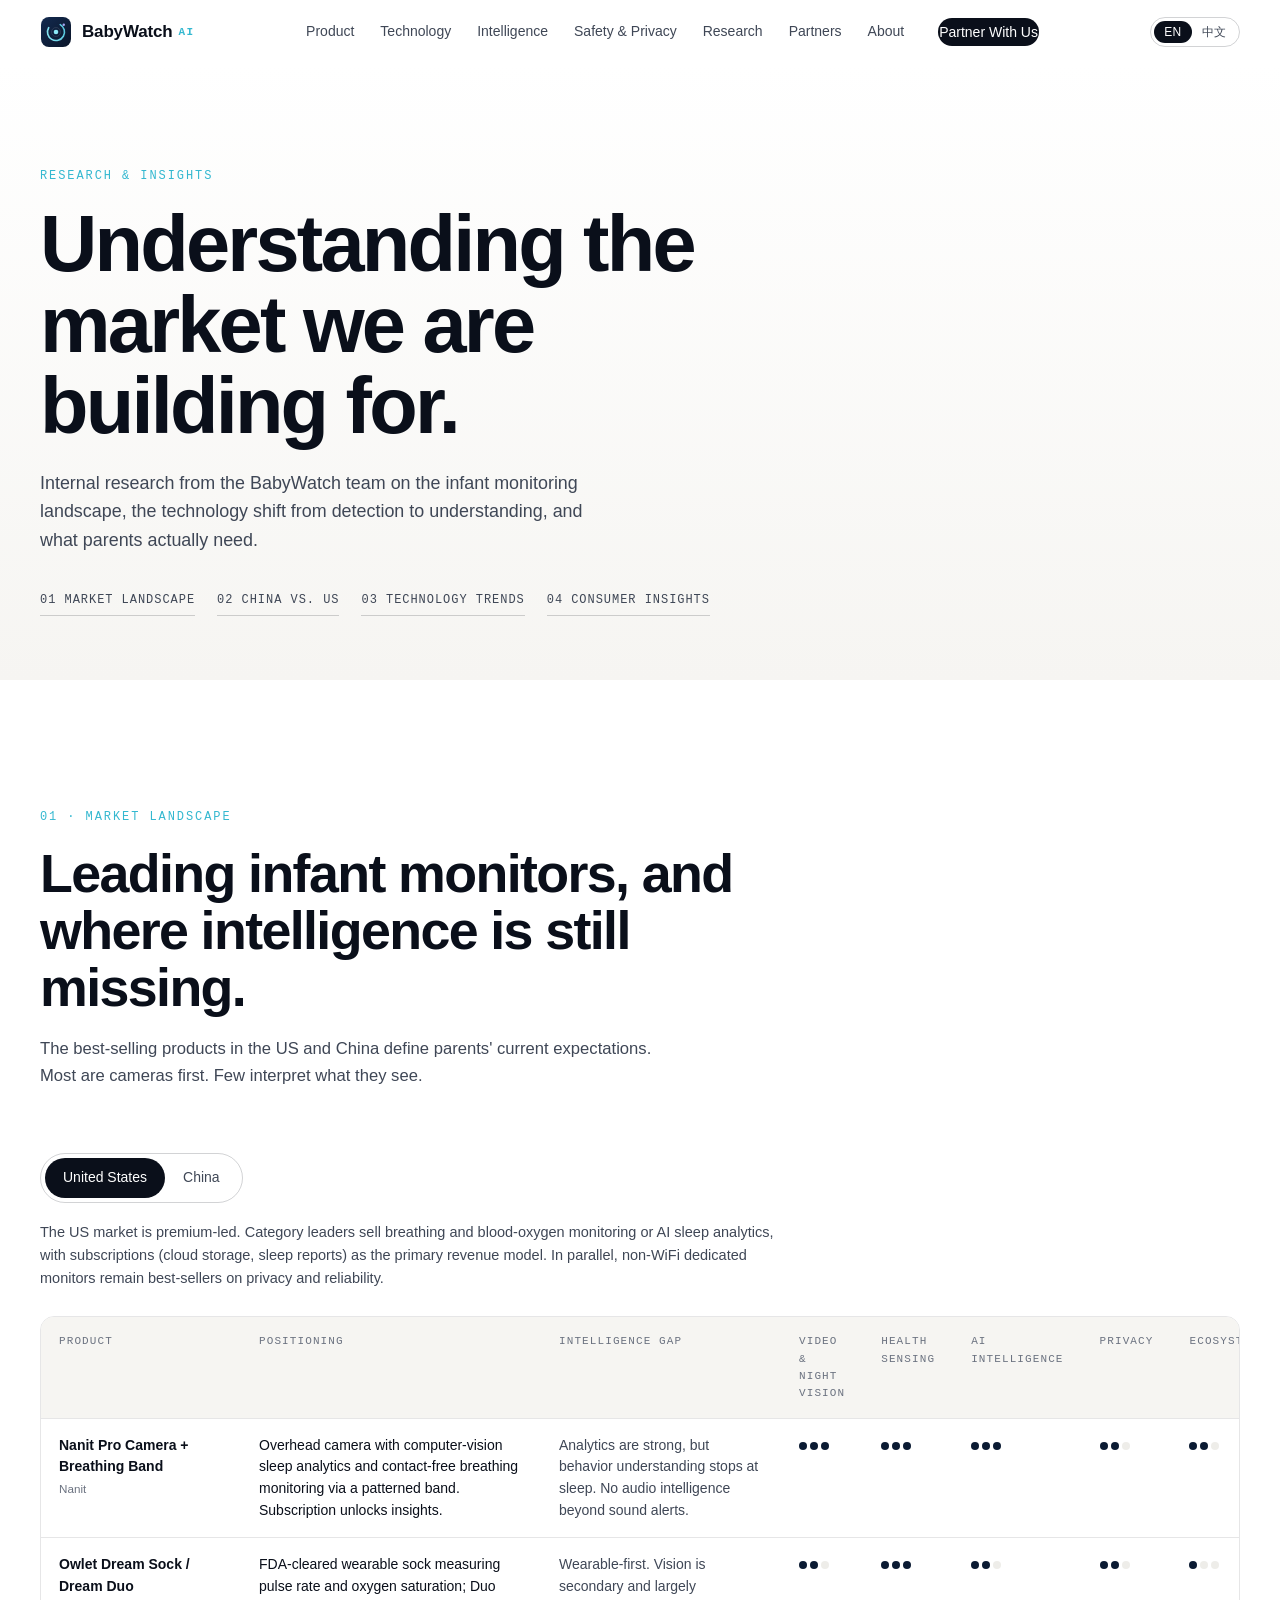
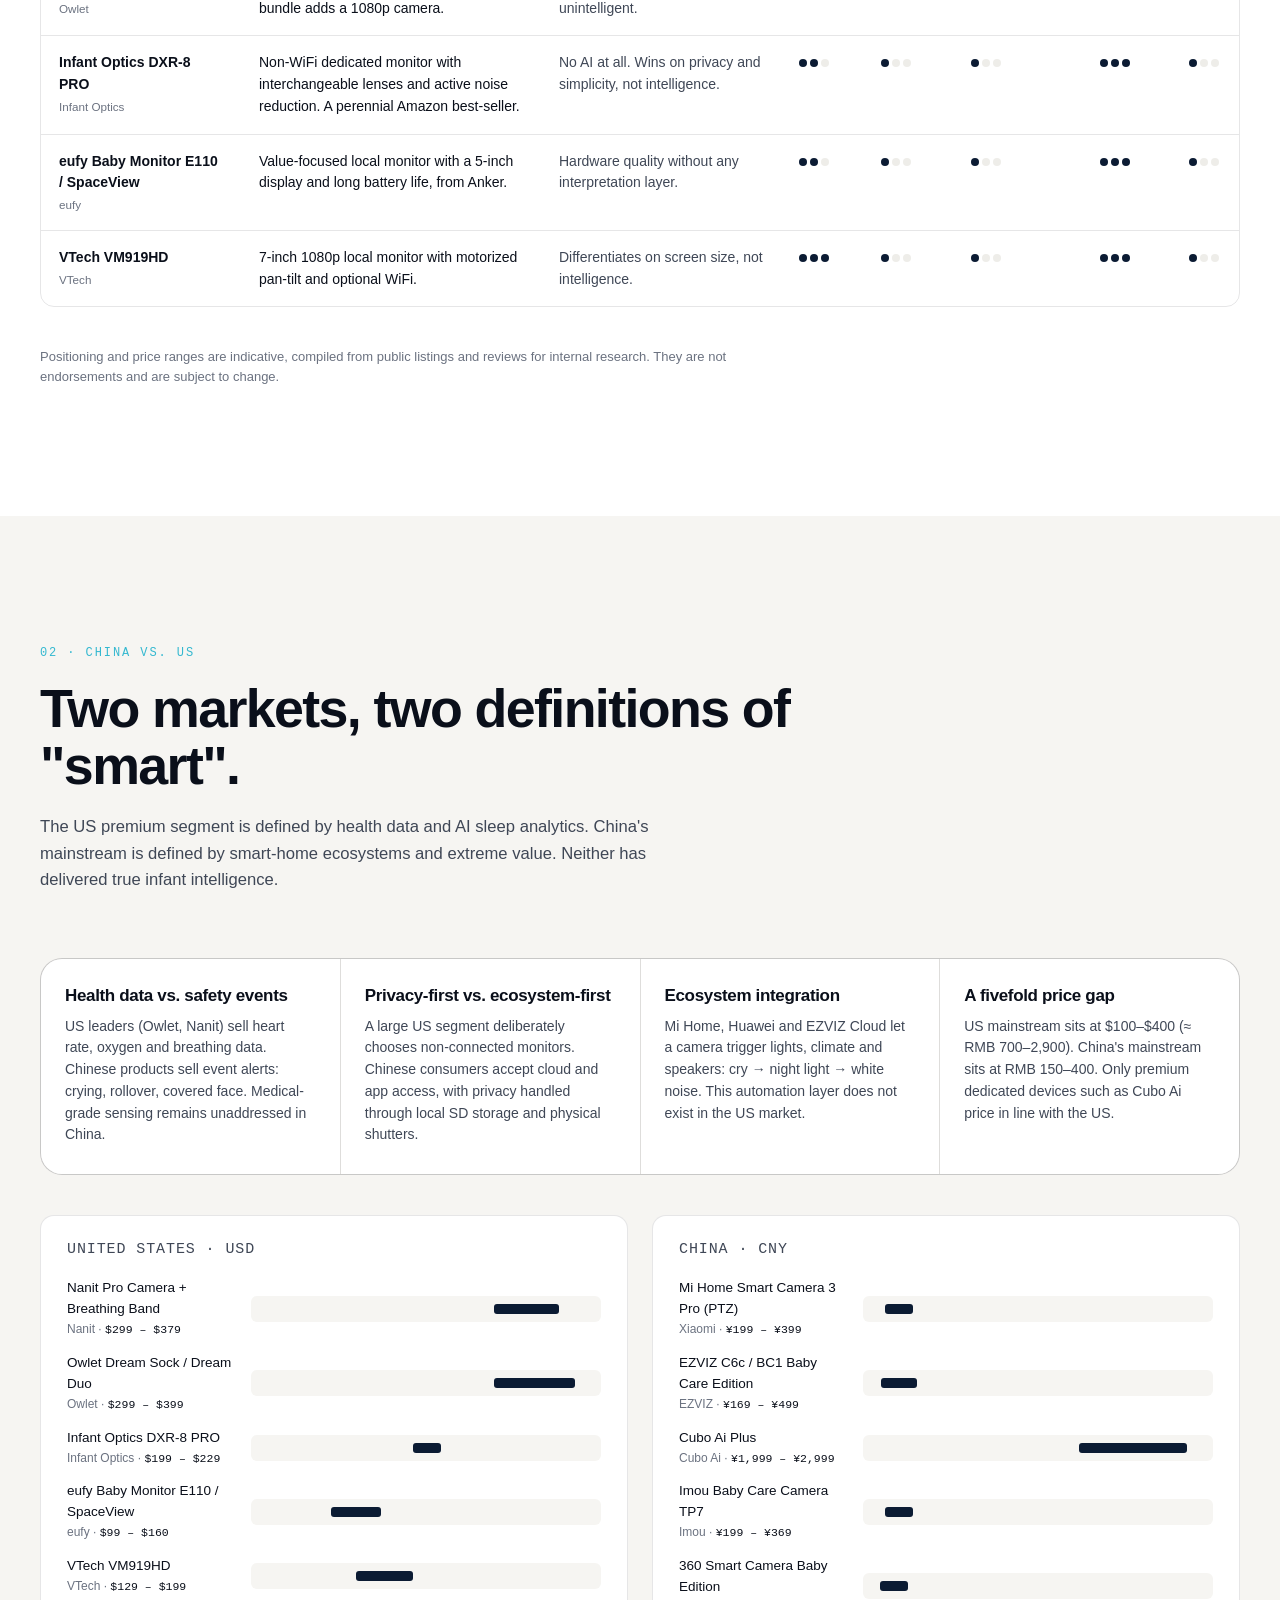
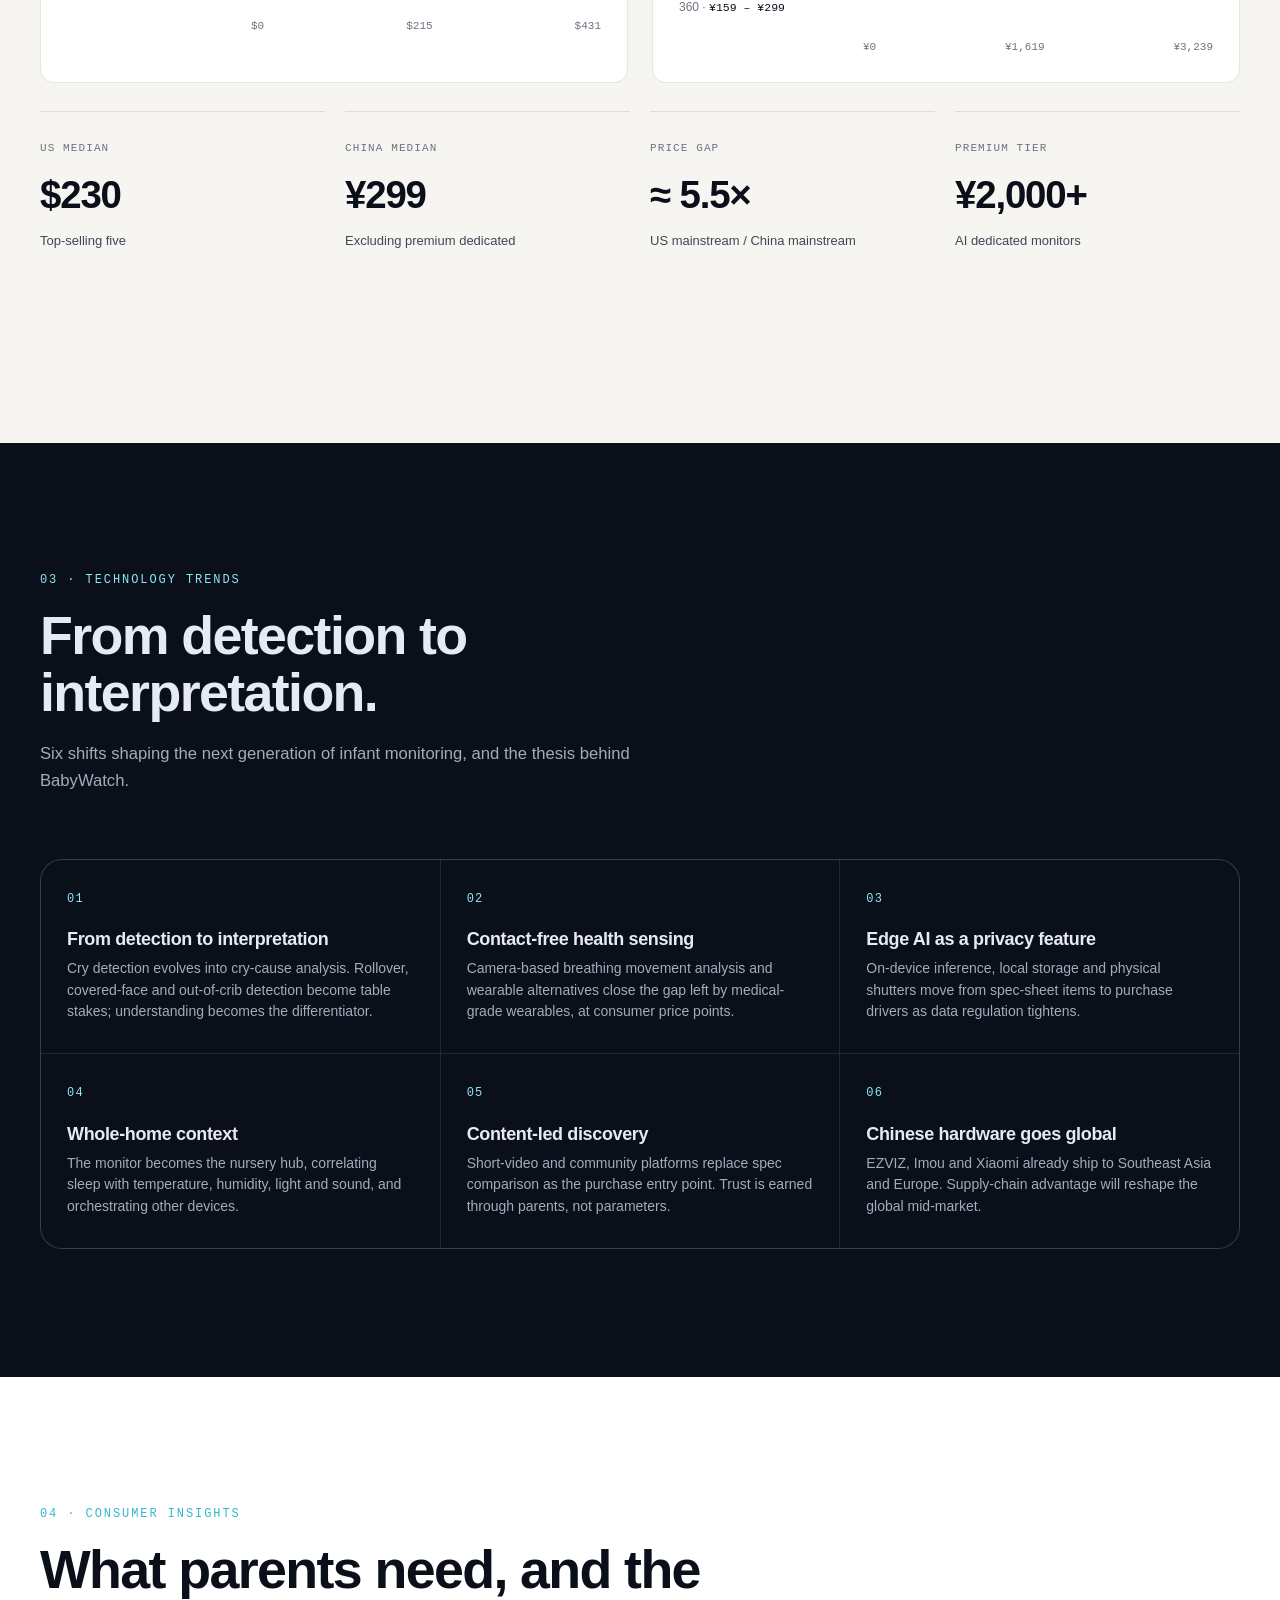
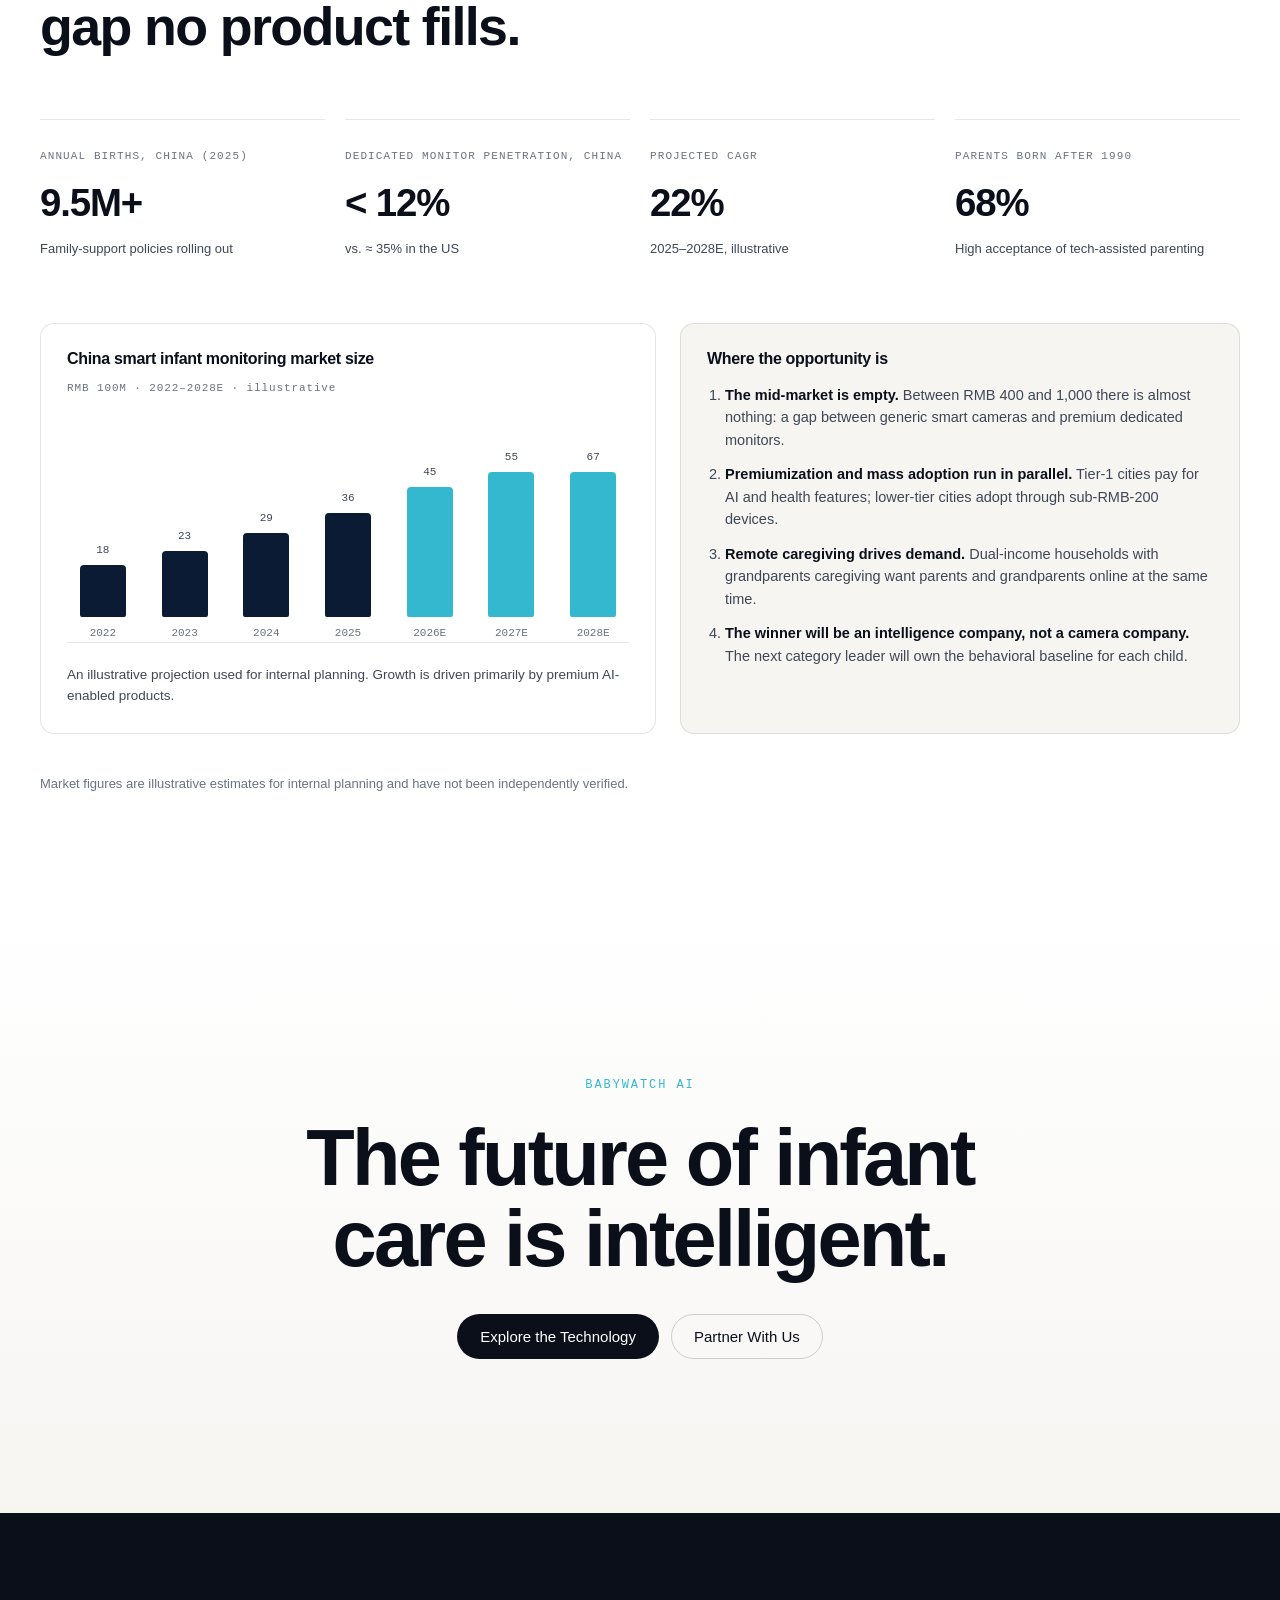
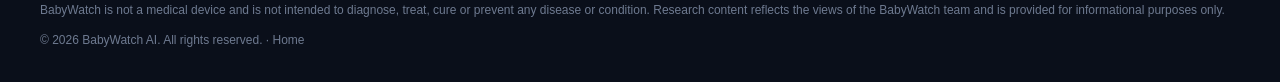
==== commit 780c70fb: "Add Chinese language version with EN / 中文 toggle Runtime i18n: English copy stays in the markup, Chi" ====
--- a/research.html
+++ b/research.html
@@ -9,7 +9,7 @@
   <link rel="stylesheet" href="css/style.css">
   <link rel="stylesheet" href="css/research.css">
 </head>
-<body>
+<body data-page="research">
   <a class="skip-link" href="#main">Skip to content</a>
 
   <header class="nav" id="nav">
@@ -19,119 +19,113 @@
         <span class="brand__name">BabyWatch<span class="brand__ai">AI</span></span>
       </a>
       <nav class="nav__links" id="navLinks" aria-label="Primary">
-        <a href="index.html#product">Product</a>
-        <a href="index.html#technology">Technology</a>
-        <a href="index.html#intelligence">Intelligence</a>
-        <a href="index.html#privacy">Safety &amp; Privacy</a>
-        <a href="research.html" aria-current="page">Research</a>
-        <a href="index.html#partners">Partners</a>
-        <a href="index.html#about">About</a>
-        <a href="index.html#partners" class="btn btn--sm btn--primary nav__cta">Partner With Us</a>
+        <a href="index.html#product" data-i18n="nav.product">Product</a>
+        <a href="index.html#technology" data-i18n="nav.technology">Technology</a>
+        <a href="index.html#intelligence" data-i18n="nav.intelligence">Intelligence</a>
+        <a href="index.html#privacy" data-i18n="nav.privacy">Safety &amp; Privacy</a>
+        <a href="research.html" aria-current="page" data-i18n="nav.research">Research</a>
+        <a href="index.html#partners" data-i18n="nav.partners">Partners</a>
+        <a href="index.html#about" data-i18n="nav.about">About</a>
+        <a href="index.html#partners" class="btn btn--sm btn--primary nav__cta" data-i18n="nav.cta">Partner With Us</a>
       </nav>
-      <button class="nav__toggle" id="navToggle" aria-label="Open menu" aria-expanded="false" aria-controls="navLinks"><span></span><span></span></button>
+      <div class="nav__right">
+        <div class="lang" role="group" aria-label="Language">
+          <button type="button" data-lang="en" aria-pressed="true">EN</button>
+          <button type="button" data-lang="zh" aria-pressed="false">中文</button>
+        </div>
+        <button class="nav__toggle" id="navToggle" aria-label="Open menu" aria-expanded="false" aria-controls="navLinks"><span></span><span></span></button>
+      </div>
     </div>
   </header>
 
   <main id="main">
     <section class="rhero">
       <div class="container">
-        <p class="kicker">Research &amp; Insights</p>
-        <h1 class="display">Understanding the market we are building for.</h1>
-        <p class="lede">Internal research from the BabyWatch team on the infant monitoring landscape, the technology shift from detection to understanding, and what parents actually need.</p>
+        <p class="kicker" data-i18n="r.kicker">Research &amp; Insights</p>
+        <h1 class="display" data-i18n="r.title">Understanding the market we are building for.</h1>
+        <p class="lede" data-i18n="r.lede">Internal research from the BabyWatch team on the infant monitoring landscape, the technology shift from detection to understanding, and what parents actually need.</p>
         <nav class="rtoc" aria-label="On this page">
-          <a href="#landscape">01 Market landscape</a>
-          <a href="#china-us">02 China vs. US</a>
-          <a href="#trends">03 Technology trends</a>
-          <a href="#consumers">04 Consumer insights</a>
+          <a href="#landscape" data-i18n="r.toc1">01 Market landscape</a>
+          <a href="#china-us" data-i18n="r.toc2">02 China vs. US</a>
+          <a href="#trends" data-i18n="r.toc3">03 Technology trends</a>
+          <a href="#consumers" data-i18n="r.toc4">04 Consumer insights</a>
         </nav>
       </div>
     </section>
 
-    <!-- 01 Landscape -->
     <section class="section" id="landscape" aria-labelledby="landscape-title">
       <div class="container">
         <div class="section__head">
-          <p class="kicker">01 · Market landscape</p>
-          <h2 id="landscape-title" class="h-xl">Leading infant monitors, and where intelligence is still missing.</h2>
-          <p class="section__lede">The best-selling products in the US and China define parents' current expectations. Most are cameras first. Few interpret what they see.</p>
+          <p class="kicker" data-i18n="r1.kicker">01 · Market landscape</p>
+          <h2 id="landscape-title" class="h-xl" data-i18n="r1.title">Leading infant monitors, and where intelligence is still missing.</h2>
+          <p class="section__lede" data-i18n="r1.lede">The best-selling products in the US and China define parents' current expectations. Most are cameras first. Few interpret what they see.</p>
         </div>
         <div class="market-tabs" role="tablist">
-          <button class="mtab is-active" role="tab" data-market="us" aria-selected="true">United States</button>
-          <button class="mtab" role="tab" data-market="cn" aria-selected="false">China</button>
+          <button class="mtab is-active" role="tab" data-market="us" aria-selected="true" data-i18n="r.tab.us">United States</button>
+          <button class="mtab" role="tab" data-market="cn" aria-selected="false" data-i18n="r.tab.cn">China</button>
         </div>
         <p class="market-note" id="marketNote"></p>
-        <div class="table-wrap">
-          <table class="rtable" id="landscapeTable"></table>
-        </div>
-        <p class="footnote">Positioning and price ranges are indicative, compiled from public listings and reviews for internal research. They are not endorsements and are subject to change.</p>
+        <div class="table-wrap"><table class="rtable" id="landscapeTable"></table></div>
+        <p class="footnote" data-i18n="r1.note">Positioning and price ranges are indicative, compiled from public listings and reviews for internal research. They are not endorsements and are subject to change.</p>
       </div>
     </section>
 
-    <!-- 02 China vs US -->
     <section class="section section--alt" id="china-us" aria-labelledby="cu-title">
       <div class="container">
         <div class="section__head">
-          <p class="kicker">02 · China vs. US</p>
-          <h2 id="cu-title" class="h-xl">Two markets, two definitions of "smart".</h2>
-          <p class="section__lede">The US premium segment is defined by health data and AI sleep analytics. China's mainstream is defined by smart-home ecosystems and extreme value. Neither has delivered true infant intelligence.</p>
+          <p class="kicker" data-i18n="r2.kicker">02 · China vs. US</p>
+          <h2 id="cu-title" class="h-xl" data-i18n="r2.title">Two markets, two definitions of "smart".</h2>
+          <p class="section__lede" data-i18n="r2.lede">The US premium segment is defined by health data and AI sleep analytics. China's mainstream is defined by smart-home ecosystems and extreme value. Neither has delivered true infant intelligence.</p>
         </div>
         <div class="diffs" id="diffGrid"></div>
         <div class="price-panel">
-          <div class="price-col">
-            <h3>United States · USD</h3>
-            <div class="price-list" id="priceUS"></div>
-          </div>
-          <div class="price-col">
-            <h3>China · CNY</h3>
-            <div class="price-list" id="priceCN"></div>
-          </div>
+          <div class="price-col"><h3 data-i18n="r2.us">United States · USD</h3><div class="price-list" id="priceUS"></div></div>
+          <div class="price-col"><h3 data-i18n="r2.cn">China · CNY</h3><div class="price-list" id="priceCN"></div></div>
         </div>
         <div class="kpis" id="priceSummary"></div>
       </div>
     </section>
 
-    <!-- 03 Trends -->
     <section class="section section--dark" id="trends" aria-labelledby="trends-title">
       <div class="container">
         <div class="section__head">
-          <p class="kicker kicker--light">03 · Technology trends</p>
-          <h2 id="trends-title" class="h-xl">From detection to interpretation.</h2>
-          <p class="section__lede">Six shifts shaping the next generation of infant monitoring, and the thesis behind BabyWatch.</p>
+          <p class="kicker kicker--light" data-i18n="r3.kicker">03 · Technology trends</p>
+          <h2 id="trends-title" class="h-xl" data-i18n="r3.title">From detection to interpretation.</h2>
+          <p class="section__lede" data-i18n="r3.lede">Six shifts shaping the next generation of infant monitoring, and the thesis behind BabyWatch.</p>
         </div>
         <ol class="trends" id="trendList"></ol>
       </div>
     </section>
 
-    <!-- 04 Consumers -->
     <section class="section" id="consumers" aria-labelledby="consumers-title">
       <div class="container">
         <div class="section__head">
-          <p class="kicker">04 · Consumer insights</p>
-          <h2 id="consumers-title" class="h-xl">What parents need, and the gap no product fills.</h2>
+          <p class="kicker" data-i18n="r4.kicker">04 · Consumer insights</p>
+          <h2 id="consumers-title" class="h-xl" data-i18n="r4.title">What parents need, and the gap no product fills.</h2>
         </div>
         <div class="kpis" id="statTiles"></div>
         <div class="chart-row">
           <div class="chart-card">
             <div class="chart-card__head">
-              <h3>China smart infant monitoring market size</h3>
-              <span class="mono">RMB 100M · 2022–2028E · illustrative</span>
+              <h3 data-i18n="r4.chart">China smart infant monitoring market size</h3>
+              <span class="mono" data-i18n="r4.chartmeta">RMB 100M · 2022–2028E · illustrative</span>
             </div>
             <div class="chart" id="marketChart" role="img" aria-label="Bar chart of illustrative China smart infant monitoring market size growing from 2022 to 2028"></div>
-            <p class="chart-note">An illustrative projection used for internal planning. Growth is driven primarily by premium AI-enabled products.</p>
+            <p class="chart-note" data-i18n="r4.chartnote">An illustrative projection used for internal planning. Growth is driven primarily by premium AI-enabled products.</p>
           </div>
           <div class="outlook" id="outlook"></div>
         </div>
-        <p class="footnote">Market figures are illustrative estimates for internal planning and have not been independently verified.</p>
+        <p class="footnote" data-i18n="r4.note">Market figures are illustrative estimates for internal planning and have not been independently verified.</p>
       </div>
     </section>
 
     <section class="final">
       <div class="container">
-        <p class="kicker">BabyWatch AI</p>
-        <h2 class="display">The future of infant care is intelligent.</h2>
+        <p class="kicker" data-i18n="final.kicker">BabyWatch AI</p>
+        <h2 class="display" data-i18n="final.title">The future of infant care is intelligent.</h2>
         <div class="cta-row cta-row--center">
-          <a href="index.html#technology" class="btn btn--primary">Explore the Technology</a>
-          <a href="index.html#partners" class="btn btn--ghost">Partner With Us</a>
+          <a href="index.html#technology" class="btn btn--primary" data-i18n="final.cta1">Explore the Technology</a>
+          <a href="index.html#partners" class="btn btn--ghost" data-i18n="final.cta2">Partner With Us</a>
         </div>
       </div>
     </section>
@@ -139,11 +133,12 @@
 
   <footer class="footer">
     <div class="container footer__legal">
-      <p>BabyWatch is not a medical device and is not intended to diagnose, treat, cure or prevent any disease or condition. Research content reflects the views of the BabyWatch team and is provided for informational purposes only.</p>
-      <p>© 2026 BabyWatch AI. All rights reserved. · <a href="index.html">Home</a></p>
+      <p data-i18n="r.legal">BabyWatch is not a medical device and is not intended to diagnose, treat, cure or prevent any disease or condition. Research content reflects the views of the BabyWatch team and is provided for informational purposes only.</p>
+      <p><span data-i18n="foot.copy">© 2026 BabyWatch AI. All rights reserved.</span> · <a href="index.html" data-i18n="foot.home">Home</a></p>
     </div>
   </footer>
 
+  <script src="js/i18n.js"></script>
   <script src="js/research-data.js"></script>
   <script src="js/research.js"></script>
   <script src="js/main.js"></script>
--- a/css/style.css
+++ b/css/style.css
@@ -115,6 +115,18 @@
 .nav__links a { padding: 6px 0; transition: color .15s; }
 .nav__links a:hover { color: var(--ink); }
 .nav__cta { margin-left: 8px; }
+.nav__right { display: flex; align-items: center; gap: 12px; }
+.lang { display: inline-flex; border: 1px solid var(--line-strong); border-radius: 999px; padding: 3px; }
+.lang button { border: 0; background: transparent; padding: 5px 10px; border-radius: 999px; font-size: 12px; font-weight: 500; color: var(--ink-2); letter-spacing: .02em; line-height: 1; transition: background .15s, color .15s; }
+.lang button.is-active { background: var(--ink); color: #fff; }
+
+/* Chinese typography adjustments */
+html[lang="zh-CN"] body { --font: "PingFang SC", "Noto Sans SC", "Source Han Sans SC", "Hiragino Sans GB", "Microsoft YaHei", "微软雅黑", -apple-system, "Segoe UI", sans-serif; }
+html[lang="zh-CN"] .display { letter-spacing: 0; font-size: clamp(34px, 5.4vw, 72px); line-height: 1.15; }
+html[lang="zh-CN"] .h-xl { letter-spacing: 0; line-height: 1.2; }
+html[lang="zh-CN"] h1, html[lang="zh-CN"] h2, html[lang="zh-CN"] h3, html[lang="zh-CN"] h4 { letter-spacing: 0; }
+html[lang="zh-CN"] .evo__word { letter-spacing: 0; }
+html[lang="zh-CN"] .brand__name, html[lang="zh-CN"] .mono, html[lang="zh-CN"] .kicker, html[lang="zh-CN"] .eyebrow { letter-spacing: .08em; }
 .nav__toggle { display: none; width: 40px; height: 40px; border: 0; background: transparent; flex-direction: column; justify-content: center; align-items: center; gap: 6px; }
 .nav__toggle span { width: 20px; height: 1.5px; background: var(--ink); transition: transform .25s var(--ease); }
 .nav__toggle[aria-expanded="true"] span:first-child { transform: translateY(3.75px) rotate(45deg); }
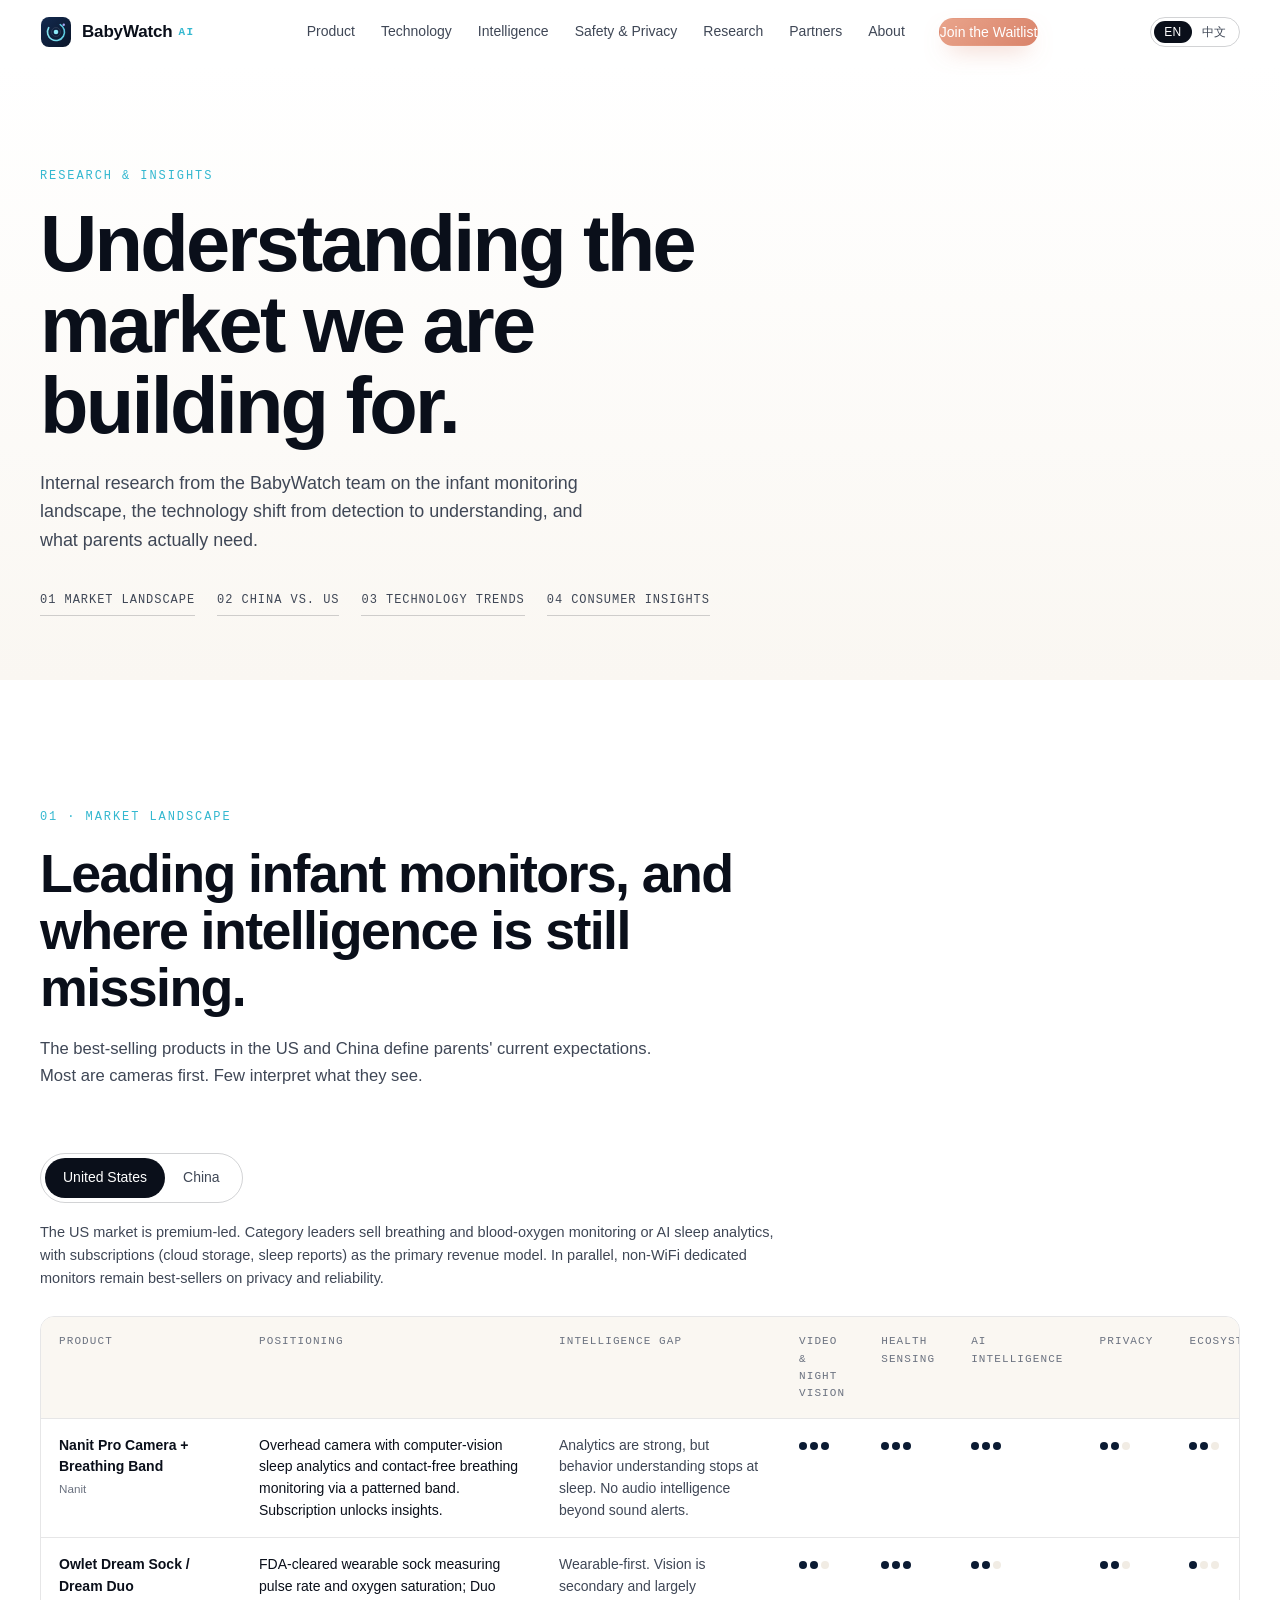
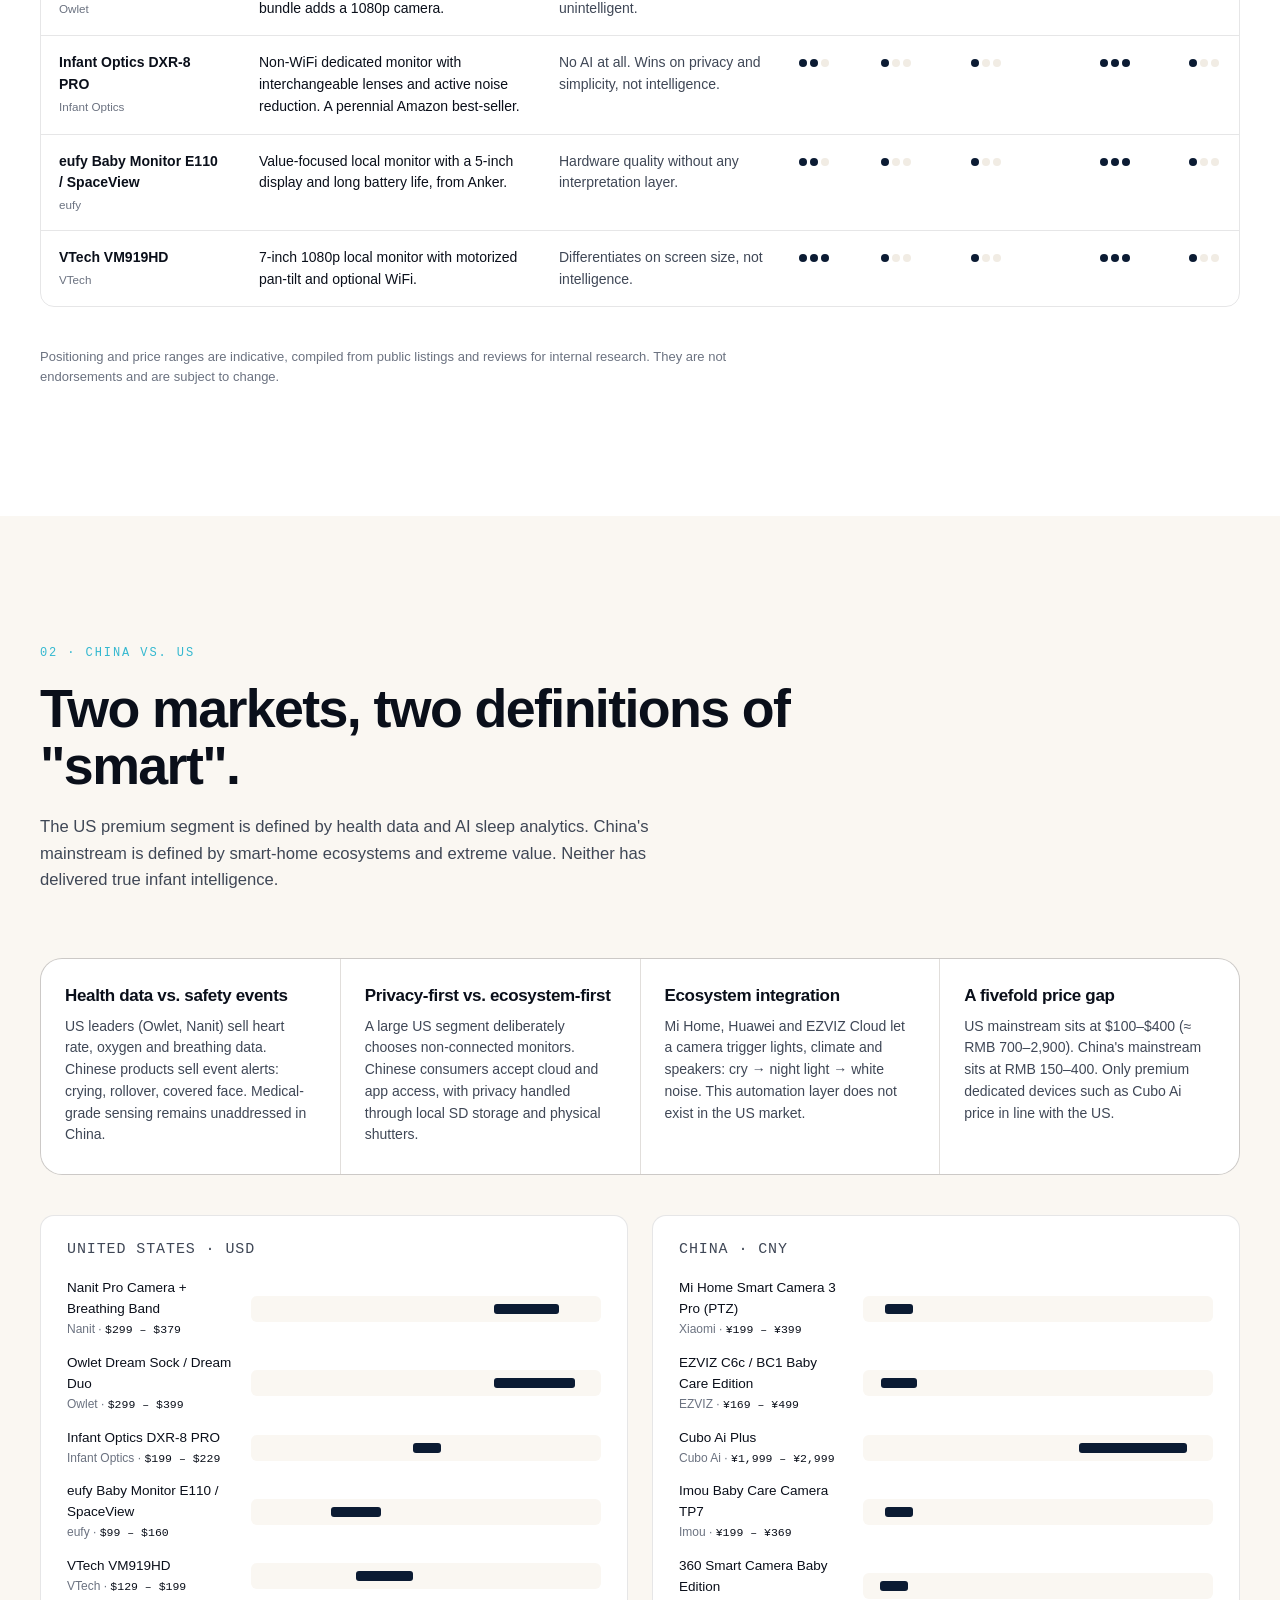
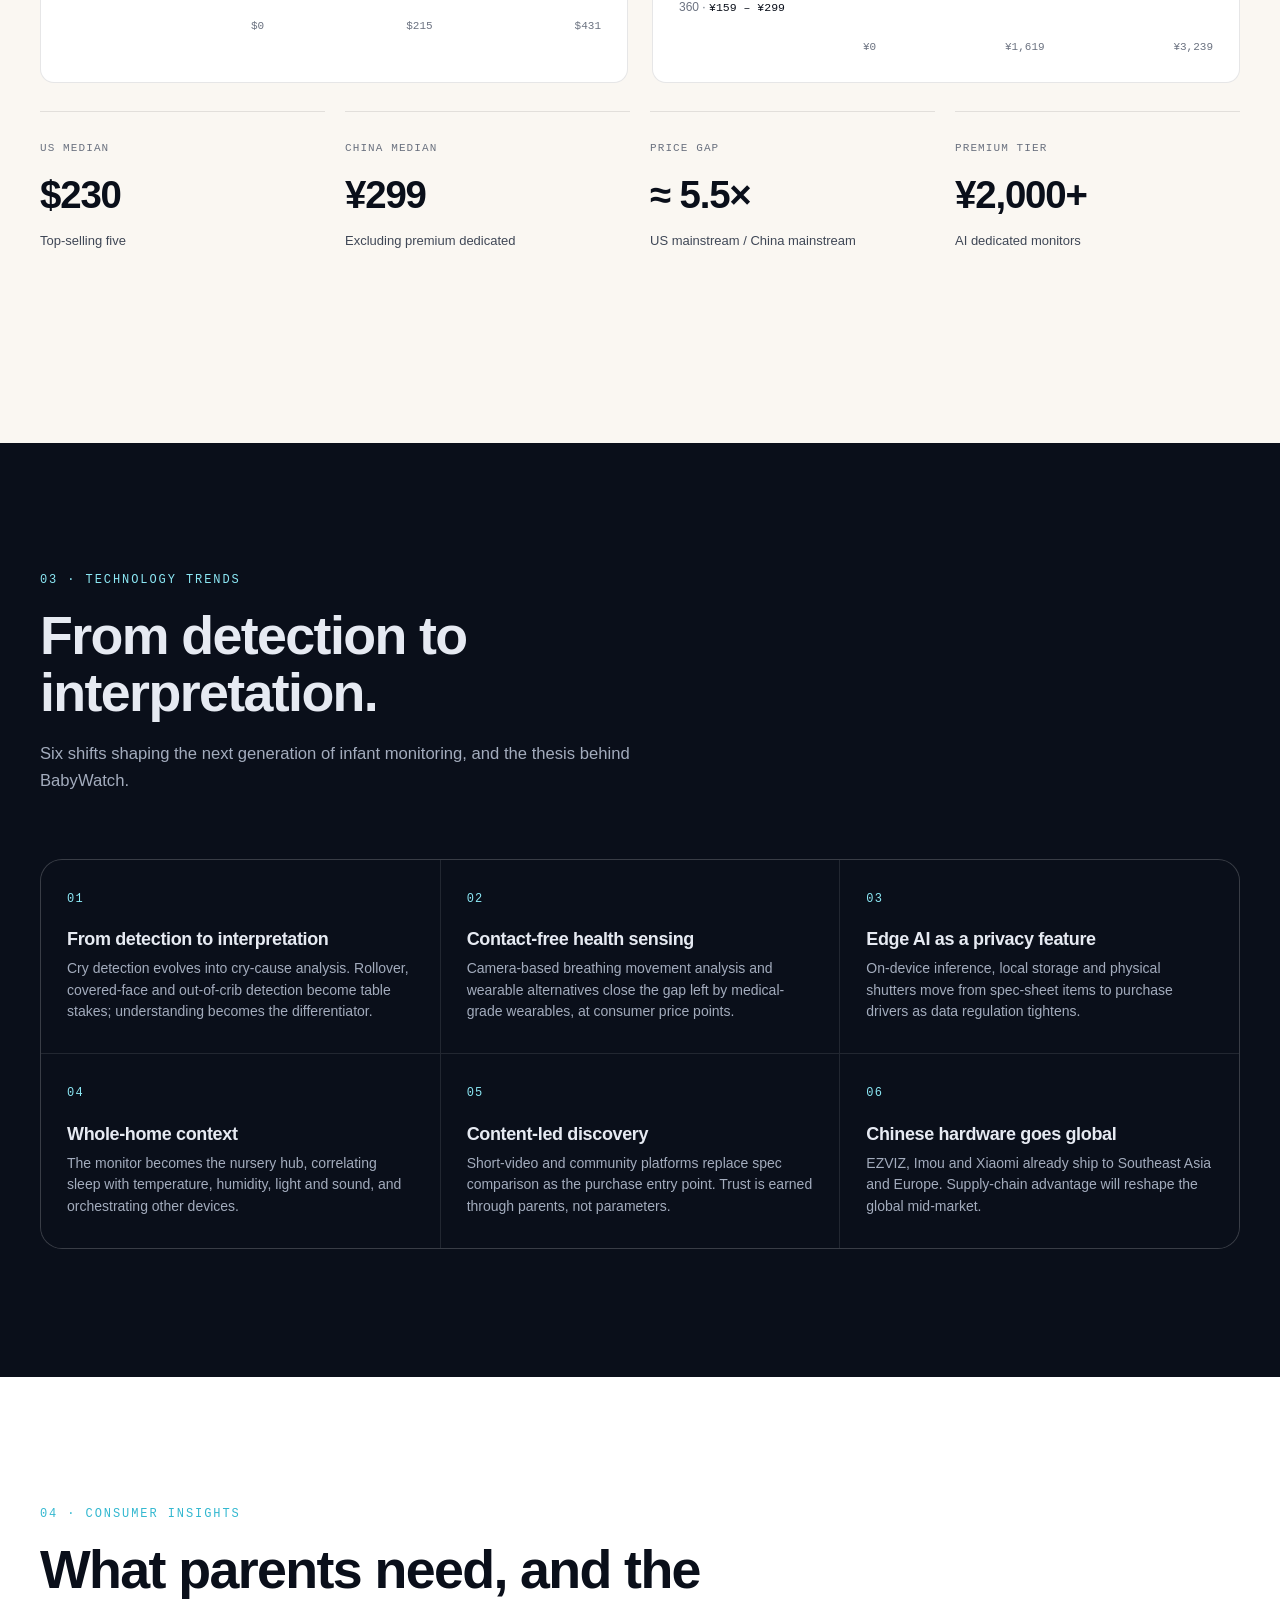
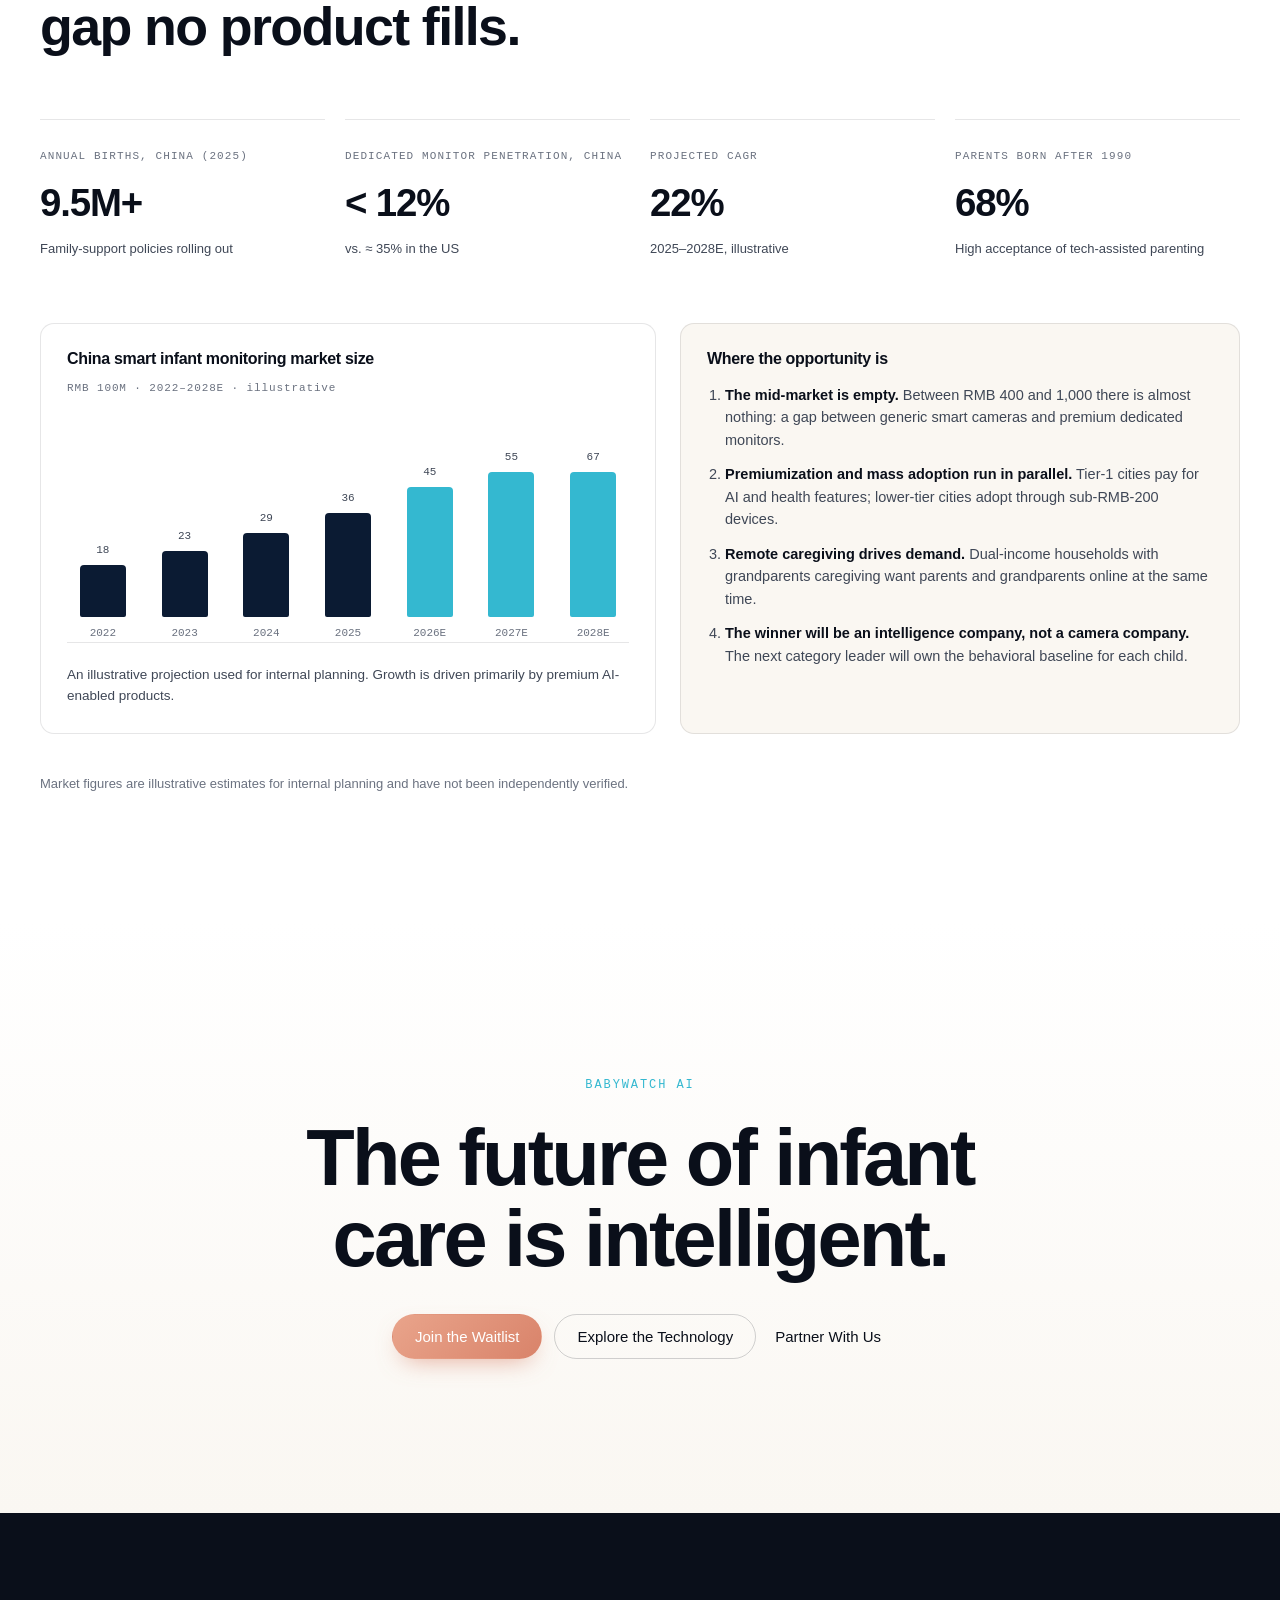
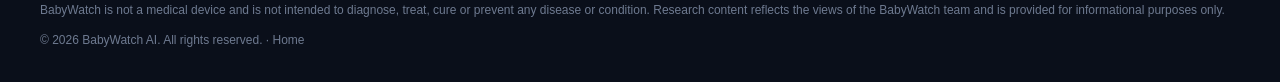
==== commit 72f53d15: "Warm the design for expectant and new mothers Add a peach human accent alongside the cyan tech accen" ====
--- a/research.html
+++ b/research.html
@@ -26,7 +26,7 @@
         <a href="research.html" aria-current="page" data-i18n="nav.research">Research</a>
         <a href="index.html#partners" data-i18n="nav.partners">Partners</a>
         <a href="index.html#about" data-i18n="nav.about">About</a>
-        <a href="index.html#partners" class="btn btn--sm btn--primary nav__cta" data-i18n="nav.cta">Partner With Us</a>
+        <a href="index.html#waitlist" class="btn btn--sm btn--warm nav__cta" data-i18n="nav.cta">Join the Waitlist</a>
       </nav>
       <div class="nav__right">
         <div class="lang" role="group" aria-label="Language">
@@ -124,8 +124,9 @@
         <p class="kicker" data-i18n="final.kicker">BabyWatch AI</p>
         <h2 class="display" data-i18n="final.title">The future of infant care is intelligent.</h2>
         <div class="cta-row cta-row--center">
-          <a href="index.html#technology" class="btn btn--primary" data-i18n="final.cta1">Explore the Technology</a>
-          <a href="index.html#partners" class="btn btn--ghost" data-i18n="final.cta2">Partner With Us</a>
+          <a href="index.html#waitlist" class="btn btn--warm" data-i18n="final.cta0">Join the Waitlist</a>
+          <a href="index.html#technology" class="btn btn--ghost" data-i18n="final.cta1">Explore the Technology</a>
+          <a href="index.html#partners" class="btn btn--link" data-i18n="final.cta2">Partner With Us</a>
         </div>
       </div>
     </section>
--- a/css/style.css
+++ b/css/style.css
@@ -6,8 +6,12 @@
 
 :root {
   --white: #FFFFFF;
-  --off: #F6F5F2;
-  --off-2: #EEEDE9;
+  --off: #FAF7F2;
+  --off-2: #F1ECE4;
+  --warm: #F4C7B3;      /* peach: the human accent */
+  --warm-2: #E9A48B;
+  --warm-3: #D9836A;
+  --warm-bg: #FBF1EA;
   --navy: #0B1B33;
   --navy-2: #122744;
   --black: #0A0F1A;
@@ -67,6 +71,7 @@
 .lede { font-size: clamp(17px, 1.4vw, 20px); color: var(--ink-2); max-width: 560px; line-height: 1.6; }
 .kicker { font-family: var(--mono); font-size: 12px; letter-spacing: .16em; text-transform: uppercase; color: var(--cyan-2); margin-bottom: 18px; }
 .kicker--light { color: var(--cyan-soft); }
+.kicker--warm { color: var(--warm-3); }
 .eyebrow { display: inline-flex; align-items: center; gap: 10px; font-family: var(--mono); font-size: 12px; letter-spacing: .12em; text-transform: uppercase; color: var(--ink-2); margin-bottom: 26px; padding: 8px 14px; border: 1px solid var(--line); border-radius: 999px; background: rgba(255,255,255,.7); }
 .eyebrow__dot { width: 7px; height: 7px; border-radius: 50%; background: var(--cyan-2); box-shadow: 0 0 0 4px rgba(95,211,232,.18); }
 
@@ -84,6 +89,8 @@
 .btn--ghost:hover { border-color: var(--ink); }
 .btn--link { padding-inline: 6px; color: var(--ink); }
 .btn--link:hover { color: var(--cyan-2); transform: none; }
+.btn--warm { background: linear-gradient(135deg, var(--warm-2), var(--warm-3)); color: #fff; box-shadow: 0 10px 24px -10px rgba(217,131,106,.7); }
+.btn--warm:hover { background: linear-gradient(135deg, var(--warm-3), #C9705A); }
 .btn--sm { padding: 10px 16px; font-size: 14px; }
 .btn--full { width: 100%; }
 .section--dark .btn--primary, .section--navy .btn--primary { background: #fff; color: var(--ink); }
@@ -135,9 +142,37 @@
 /* ---------- Hero ---------- */
 .hero { position: relative; padding: clamp(56px, 8vw, 110px) 0 32px; background: linear-gradient(180deg, #FFFFFF 0%, var(--off) 100%); overflow: hidden; }
 .hero::before { content: ""; position: absolute; inset: auto -20% -40% -20%; height: 60%; background: radial-gradient(60% 60% at 60% 50%, rgba(95,211,232,.16), transparent 70%); pointer-events: none; }
-.hero__grid { position: relative; display: grid; grid-template-columns: minmax(0, 1.05fr) minmax(0, 1fr); gap: clamp(32px, 5vw, 72px); align-items: center; }
+.hero::after { content: ""; position: absolute; left: -10%; top: -20%; width: 55%; height: 70%; background: radial-gradient(50% 50% at 50% 50%, rgba(244,199,179,.45), transparent 70%); pointer-events: none; }
+.hero__grid { position: relative; z-index: 1; display: grid; grid-template-columns: minmax(0, 1.05fr) minmax(0, 1fr); gap: clamp(32px, 5vw, 72px); align-items: center; }
 .hero__copy .display { margin-bottom: 26px; max-width: 12ch; }
-.hero__note { margin-top: 28px; font-size: 12px; color: var(--ink-3); }
+.hero__human { margin-top: 18px; font-size: 16px; color: var(--warm-3); max-width: 46ch; line-height: 1.55; font-weight: 500; }
+.trust { display: flex; flex-wrap: wrap; gap: 8px 22px; margin-top: 28px; font-size: 13px; color: var(--ink-2); }
+.trust li { display: inline-flex; align-items: center; gap: 8px; }
+.trust li::before { content: ""; width: 14px; height: 14px; border-radius: 50%; background: var(--warm); -webkit-mask: url("data:image/svg+xml,%3Csvg xmlns='http://www.w3.org/2000/svg' viewBox='0 0 16 16'%3E%3Ccircle cx='8' cy='8' r='8'/%3E%3Cpath d='M4.5 8.5l2.3 2.3 4.7-4.8' fill='none' stroke='white' stroke-width='1.8' stroke-linecap='round' stroke-linejoin='round'/%3E%3C/svg%3E") center/contain no-repeat; mask: url("data:image/svg+xml,%3Csvg xmlns='http://www.w3.org/2000/svg' viewBox='0 0 16 16'%3E%3Ccircle cx='8' cy='8' r='8'/%3E%3Cpath d='M4.5 8.5l2.3 2.3 4.7-4.8' fill='none' stroke='white' stroke-width='1.8' stroke-linecap='round' stroke-linejoin='round'/%3E%3C/svg%3E") center/contain no-repeat; background: var(--warm-3); }
+.hero__note { position: relative; z-index: 1; margin-top: 28px; font-size: 12px; color: var(--ink-3); }
+
+/* ---------- Moments (for every night) ---------- */
+.section--warm { background: linear-gradient(180deg, var(--warm-bg) 0%, var(--off) 100%); }
+.moments { display: grid; grid-template-columns: repeat(3, 1fr); gap: 24px; }
+.moment { background: var(--white); border: 1px solid rgba(217,131,106,.14); border-radius: var(--radius-lg); overflow: hidden; transition: transform .35s var(--ease), box-shadow .35s var(--ease); }
+.moment:hover { transform: translateY(-4px); box-shadow: 0 30px 50px -30px rgba(217,131,106,.45); }
+.moment__art svg { width: 100%; height: auto; display: block; }
+.moment h3 { font-size: 22px; letter-spacing: -0.02em; margin: 24px 26px 8px; }
+.moment p { font-size: 15px; color: var(--ink-2); line-height: 1.6; margin: 0 26px 28px; }
+
+/* ---------- Waitlist ---------- */
+.section--waitlist { background: linear-gradient(135deg, #FFF8F3 0%, var(--warm-bg) 50%, #F2ECE9 100%); position: relative; overflow: hidden; }
+.section--waitlist::before { content: ""; position: absolute; right: -10%; top: -30%; width: 50%; height: 120%; background: radial-gradient(50% 50% at 50% 50%, rgba(244,199,179,.55), transparent 70%); pointer-events: none; }
+.waitlist { position: relative; display: grid; grid-template-columns: 1.1fr 1fr; gap: clamp(32px, 6vw, 96px); align-items: center; }
+.wl-points { display: grid; gap: 10px; margin-top: 28px; font-size: 15px; color: var(--ink-2); }
+.wl-points li { display: flex; align-items: center; gap: 10px; }
+.wl-points li::before { content: ""; width: 6px; height: 6px; border-radius: 50%; background: var(--warm-3); flex: none; }
+.wlform { background: var(--white); border: 1px solid rgba(217,131,106,.18); border-radius: var(--radius-lg); padding: 32px; display: grid; gap: 16px; box-shadow: 0 30px 60px -30px rgba(217,131,106,.4); }
+.wlform label { display: grid; gap: 8px; font-size: 13px; color: var(--ink-2); }
+.wlform input, .wlform select { background: var(--off); border: 1px solid var(--line-strong); border-radius: 10px; padding: 13px 14px; font-size: 15px; color: var(--ink); }
+.wlform input:focus, .wlform select:focus { outline: none; border-color: var(--warm-3); background: #fff; }
+.wlform__note { font-size: 12px; color: var(--ink-3); }
+.wlform__ok { font-size: 14px; color: var(--warm-3); font-weight: 500; }
 
 /* Monitor dashboard */
 .monitor { background: var(--black); color: var(--d-text); border-radius: var(--radius-lg); border: 1px solid var(--d-line); box-shadow: 0 40px 80px -30px rgba(10,15,26,.45), 0 0 0 1px rgba(255,255,255,.02) inset; overflow: hidden; }
@@ -323,7 +358,8 @@
   .arch__layer { grid-template-columns: 1fr; gap: 14px; }
   .hw { grid-template-columns: 1fr; }
   .hw__visual { position: static; }
-  .partners { grid-template-columns: 1fr; }
+  .partners, .waitlist { grid-template-columns: 1fr; }
+  .moments { grid-template-columns: 1fr; max-width: 520px; }
   .footer__grid { grid-template-columns: 1fr 1fr; }
   .footer__about { grid-column: 1 / -1; }
 }
@@ -352,7 +388,10 @@
   .research { grid-template-columns: 1fr; }
   .rcard { min-height: 0; }
   .audiences { grid-template-columns: 1fr; }
-  .pform { padding: 24px 20px; }
+  .pform, .wlform { padding: 24px 20px; }
+  .moment h3 { margin: 20px 20px 6px; }
+  .moment p { margin: 0 20px 22px; }
+  .trust { flex-direction: column; gap: 8px; }
   .callout { font-size: 9.5px; padding: 5px 8px; }
   .footer__grid { grid-template-columns: 1fr; gap: 28px; }
 }
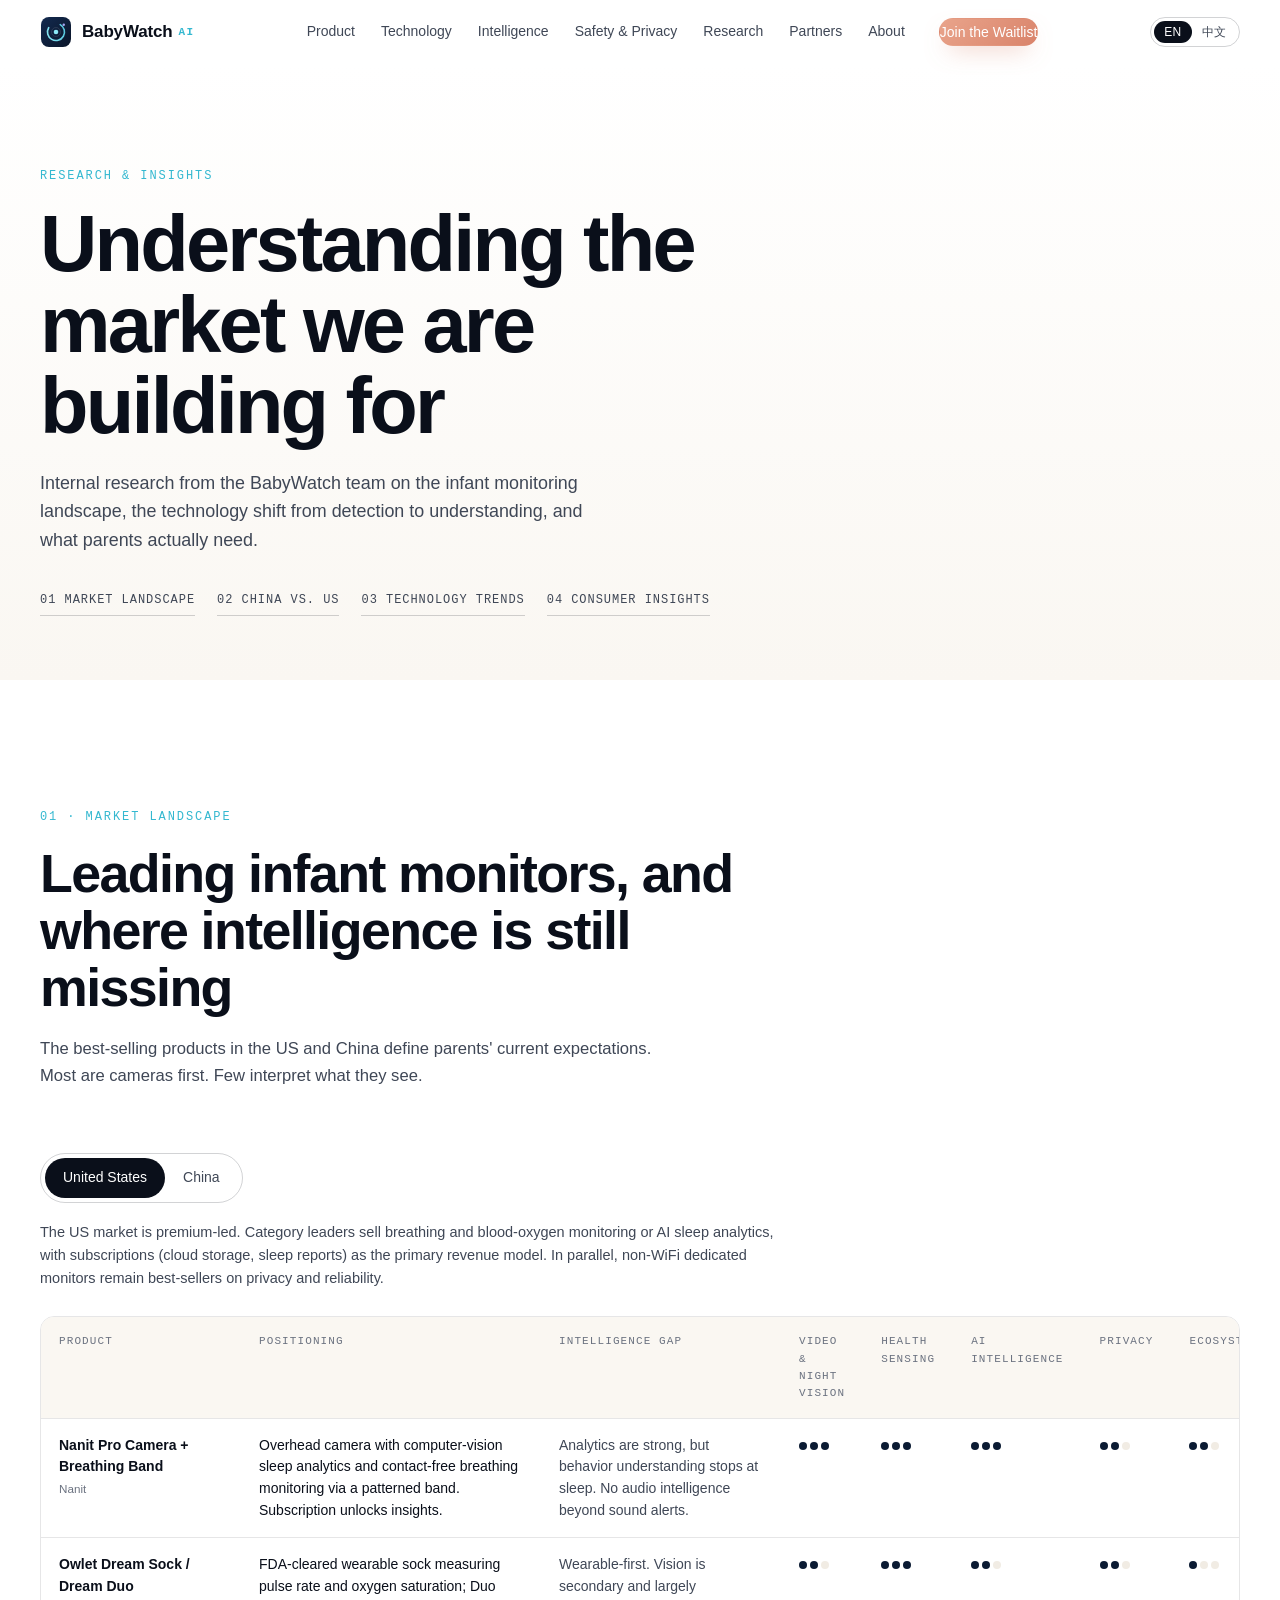
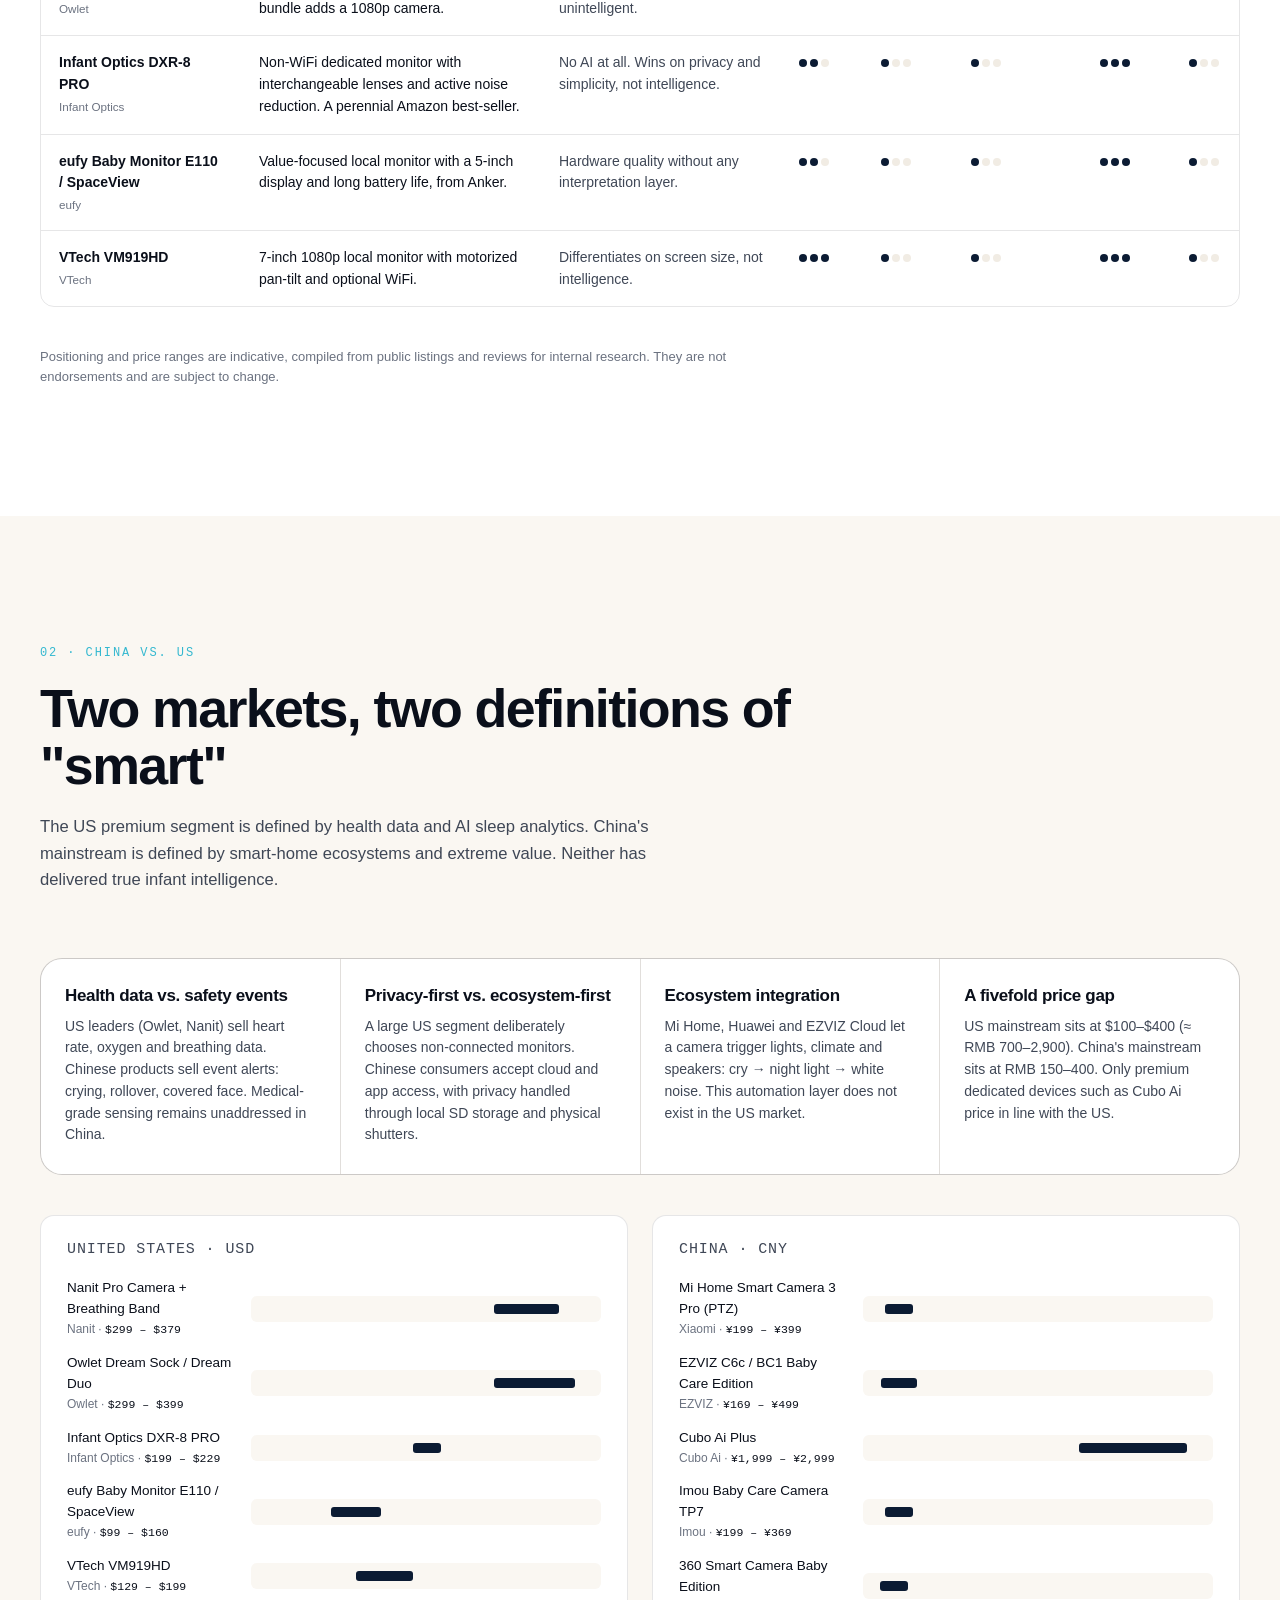
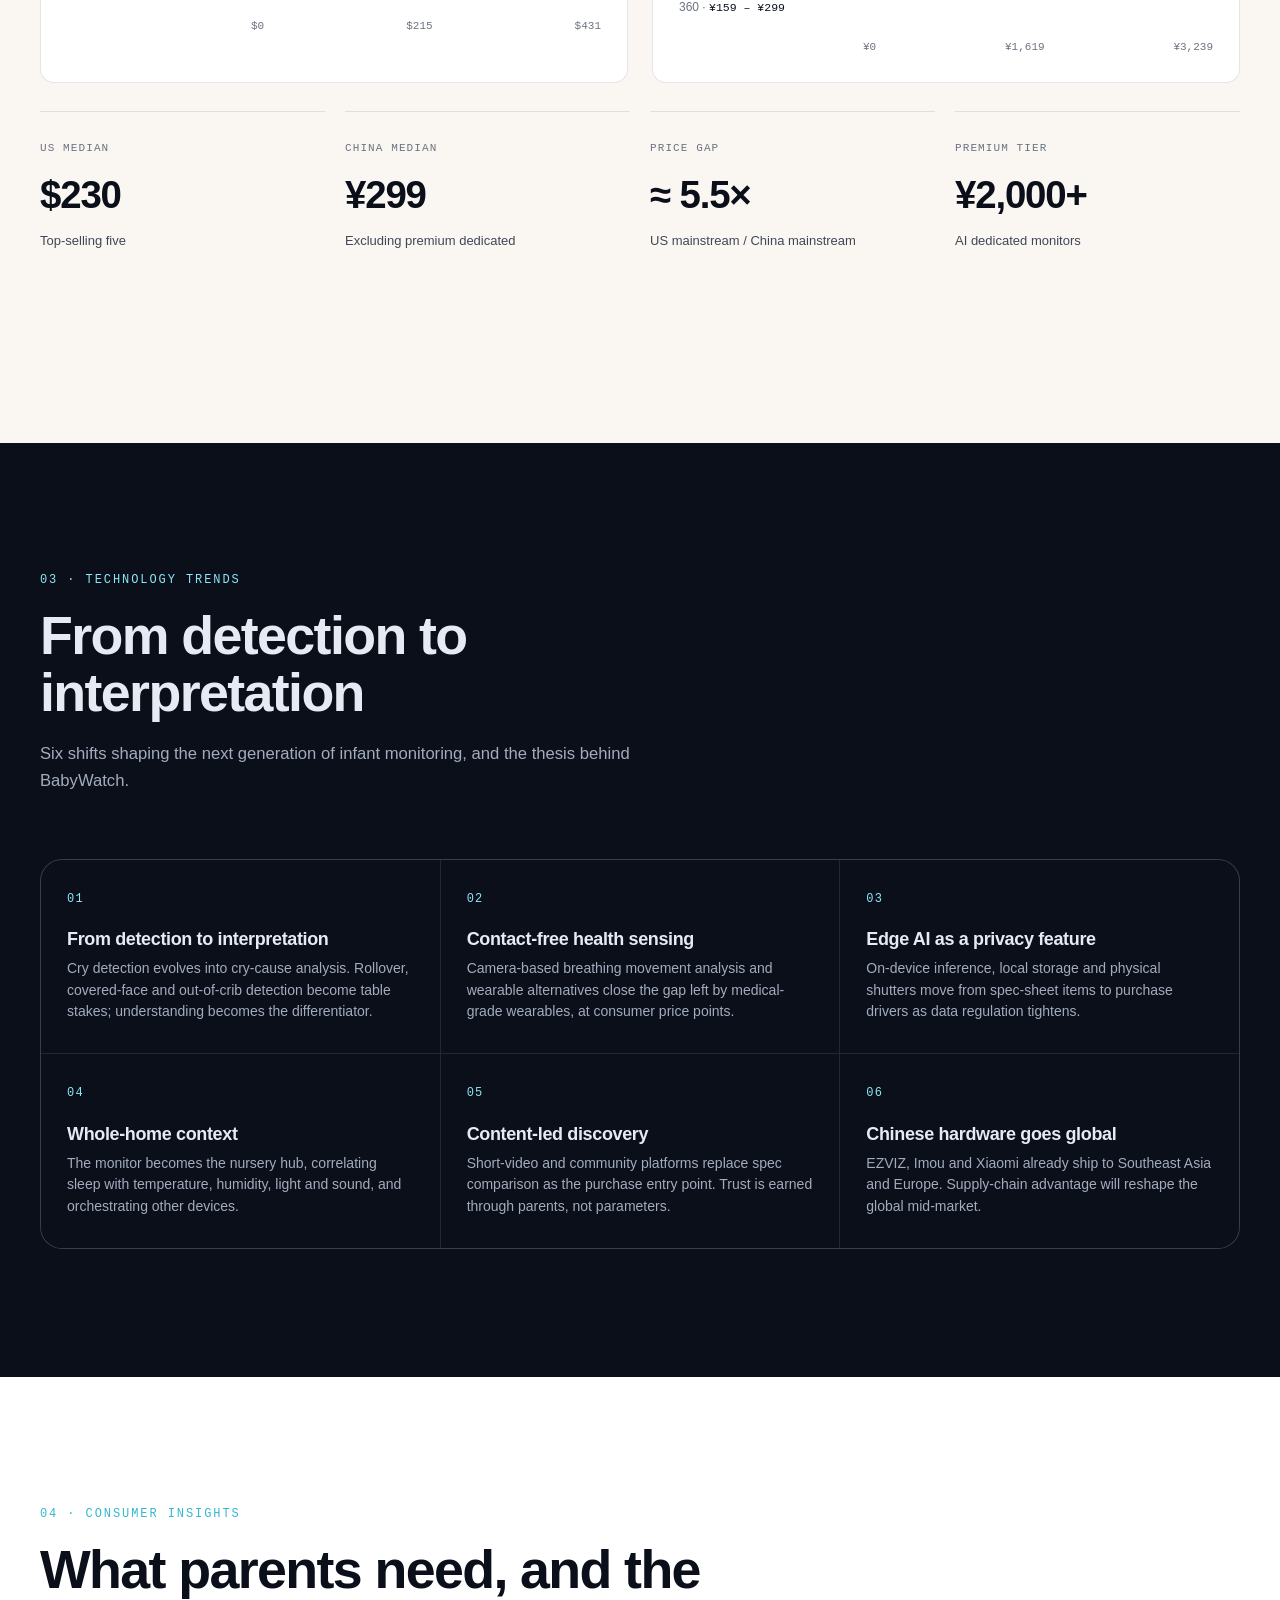
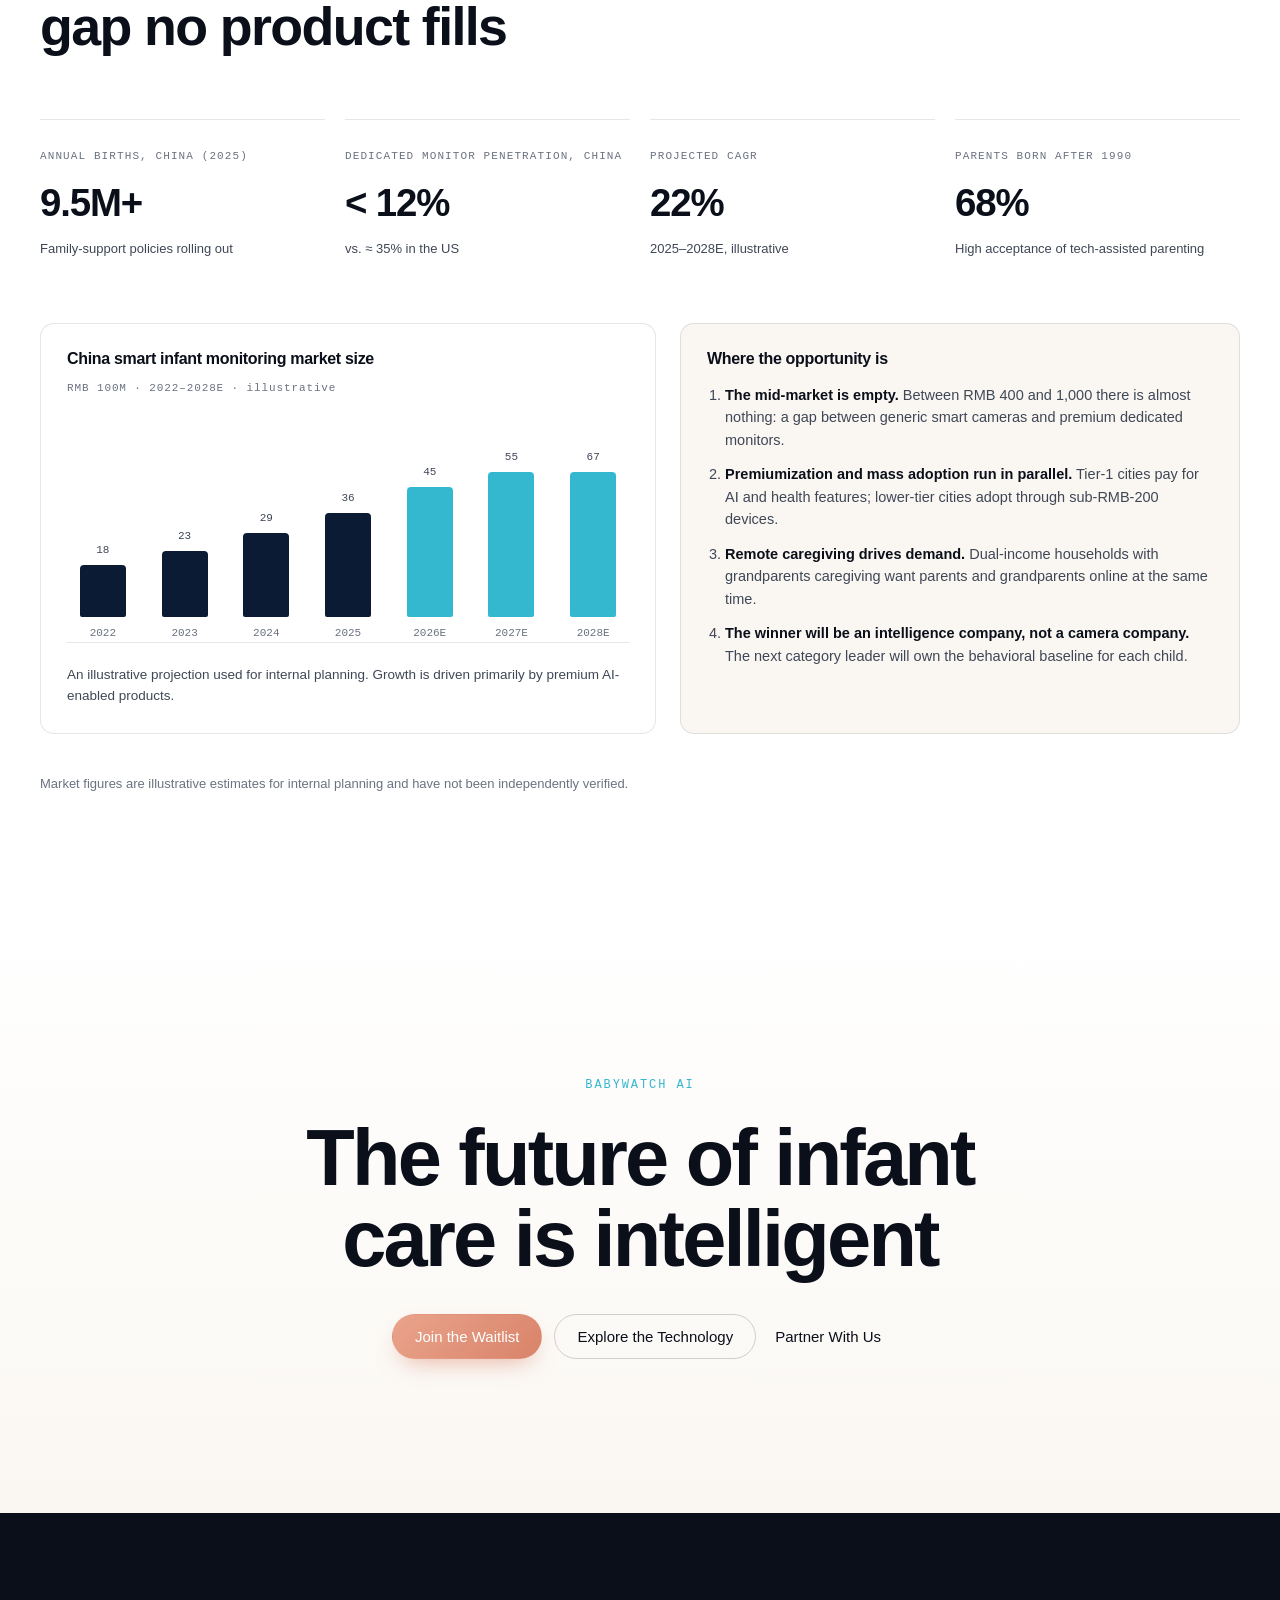
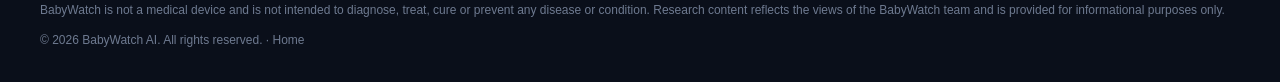
==== commit 9a752527: "Remove trailing periods from all major headings (EN and ZH) Co-Authored-By: Claude Fable 5.1 <norepl" ====
--- a/research.html
+++ b/research.html
@@ -42,7 +42,7 @@
     <section class="rhero">
       <div class="container">
         <p class="kicker" data-i18n="r.kicker">Research &amp; Insights</p>
-        <h1 class="display" data-i18n="r.title">Understanding the market we are building for.</h1>
+        <h1 class="display" data-i18n="r.title">Understanding the market we are building for</h1>
         <p class="lede" data-i18n="r.lede">Internal research from the BabyWatch team on the infant monitoring landscape, the technology shift from detection to understanding, and what parents actually need.</p>
         <nav class="rtoc" aria-label="On this page">
           <a href="#landscape" data-i18n="r.toc1">01 Market landscape</a>
@@ -57,7 +57,7 @@
       <div class="container">
         <div class="section__head">
           <p class="kicker" data-i18n="r1.kicker">01 · Market landscape</p>
-          <h2 id="landscape-title" class="h-xl" data-i18n="r1.title">Leading infant monitors, and where intelligence is still missing.</h2>
+          <h2 id="landscape-title" class="h-xl" data-i18n="r1.title">Leading infant monitors, and where intelligence is still missing</h2>
           <p class="section__lede" data-i18n="r1.lede">The best-selling products in the US and China define parents' current expectations. Most are cameras first. Few interpret what they see.</p>
         </div>
         <div class="market-tabs" role="tablist">
@@ -74,7 +74,7 @@
       <div class="container">
         <div class="section__head">
           <p class="kicker" data-i18n="r2.kicker">02 · China vs. US</p>
-          <h2 id="cu-title" class="h-xl" data-i18n="r2.title">Two markets, two definitions of "smart".</h2>
+          <h2 id="cu-title" class="h-xl" data-i18n="r2.title">Two markets, two definitions of "smart"</h2>
           <p class="section__lede" data-i18n="r2.lede">The US premium segment is defined by health data and AI sleep analytics. China's mainstream is defined by smart-home ecosystems and extreme value. Neither has delivered true infant intelligence.</p>
         </div>
         <div class="diffs" id="diffGrid"></div>
@@ -90,7 +90,7 @@
       <div class="container">
         <div class="section__head">
           <p class="kicker kicker--light" data-i18n="r3.kicker">03 · Technology trends</p>
-          <h2 id="trends-title" class="h-xl" data-i18n="r3.title">From detection to interpretation.</h2>
+          <h2 id="trends-title" class="h-xl" data-i18n="r3.title">From detection to interpretation</h2>
           <p class="section__lede" data-i18n="r3.lede">Six shifts shaping the next generation of infant monitoring, and the thesis behind BabyWatch.</p>
         </div>
         <ol class="trends" id="trendList"></ol>
@@ -101,7 +101,7 @@
       <div class="container">
         <div class="section__head">
           <p class="kicker" data-i18n="r4.kicker">04 · Consumer insights</p>
-          <h2 id="consumers-title" class="h-xl" data-i18n="r4.title">What parents need, and the gap no product fills.</h2>
+          <h2 id="consumers-title" class="h-xl" data-i18n="r4.title">What parents need, and the gap no product fills</h2>
         </div>
         <div class="kpis" id="statTiles"></div>
         <div class="chart-row">
@@ -122,7 +122,7 @@
     <section class="final">
       <div class="container">
         <p class="kicker" data-i18n="final.kicker">BabyWatch AI</p>
-        <h2 class="display" data-i18n="final.title">The future of infant care is intelligent.</h2>
+        <h2 class="display" data-i18n="final.title">The future of infant care is intelligent</h2>
         <div class="cta-row cta-row--center">
           <a href="index.html#waitlist" class="btn btn--warm" data-i18n="final.cta0">Join the Waitlist</a>
           <a href="index.html#technology" class="btn btn--ghost" data-i18n="final.cta1">Explore the Technology</a>
